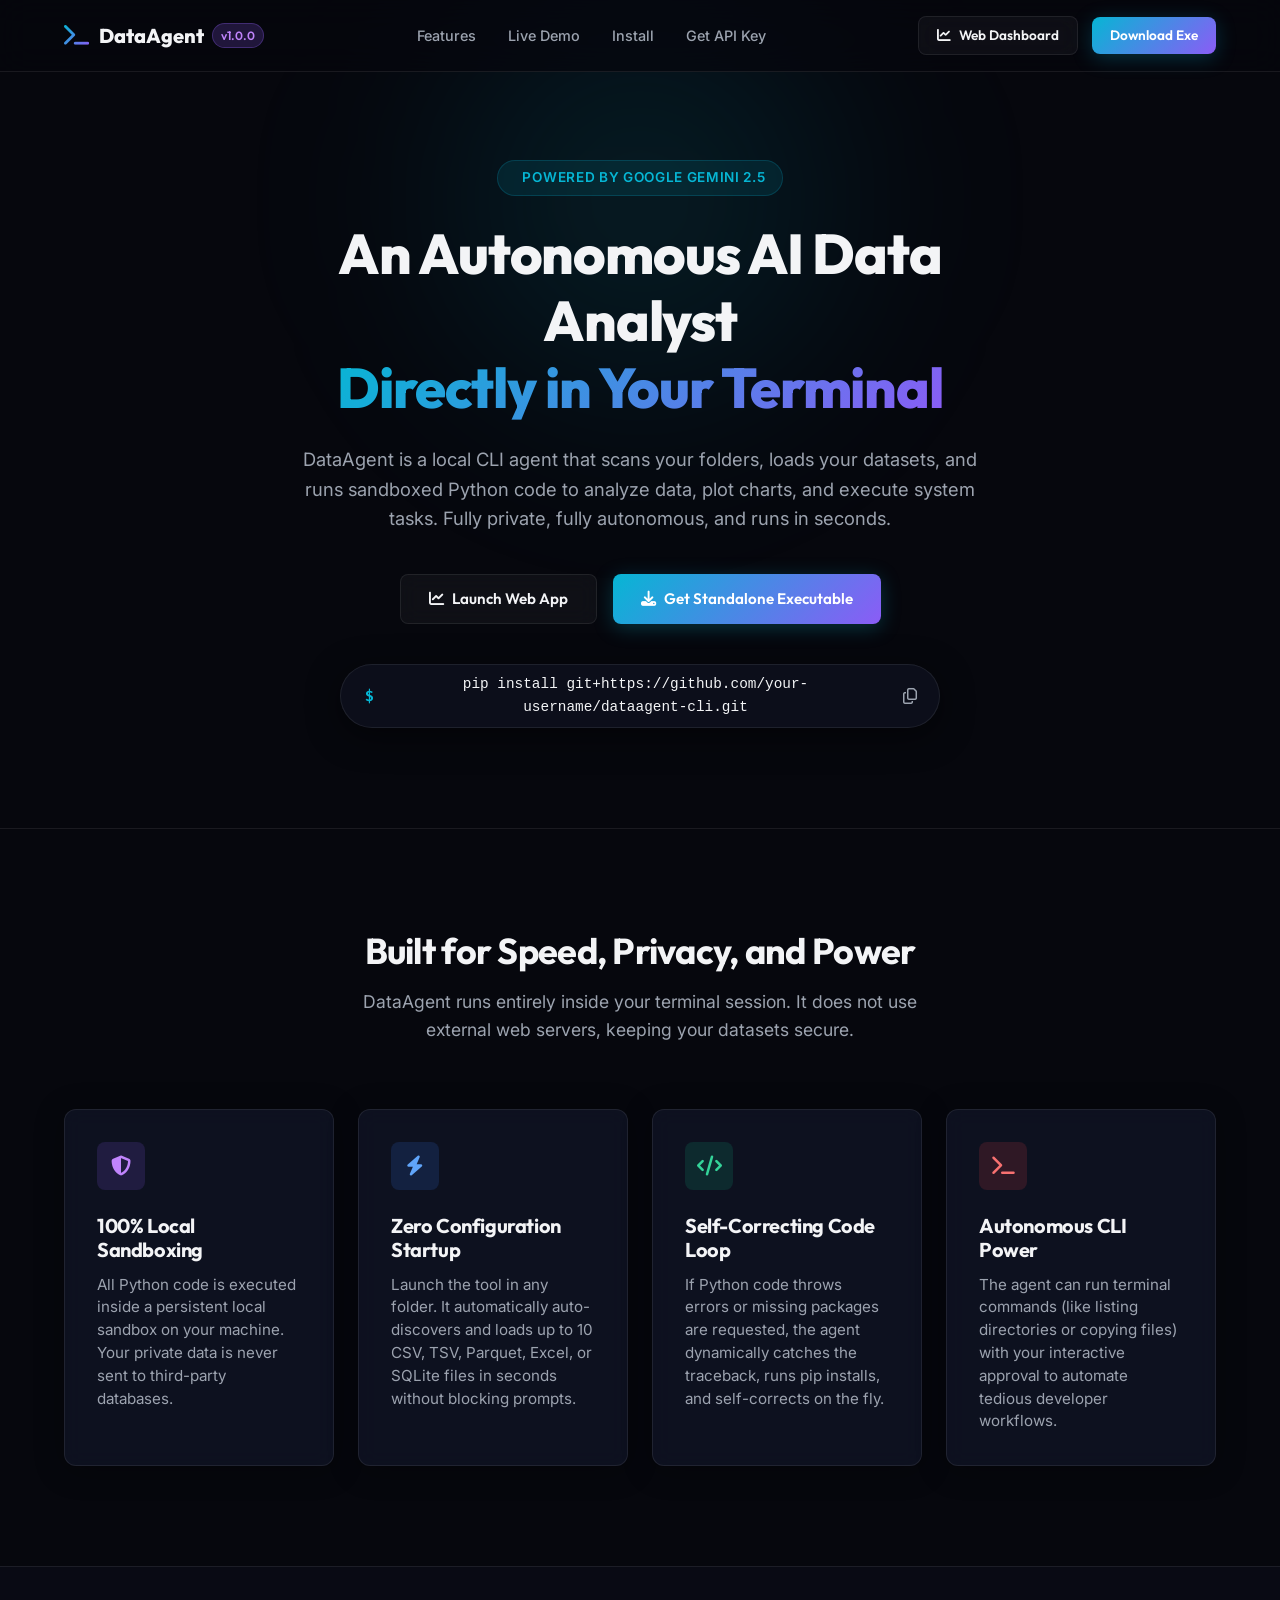
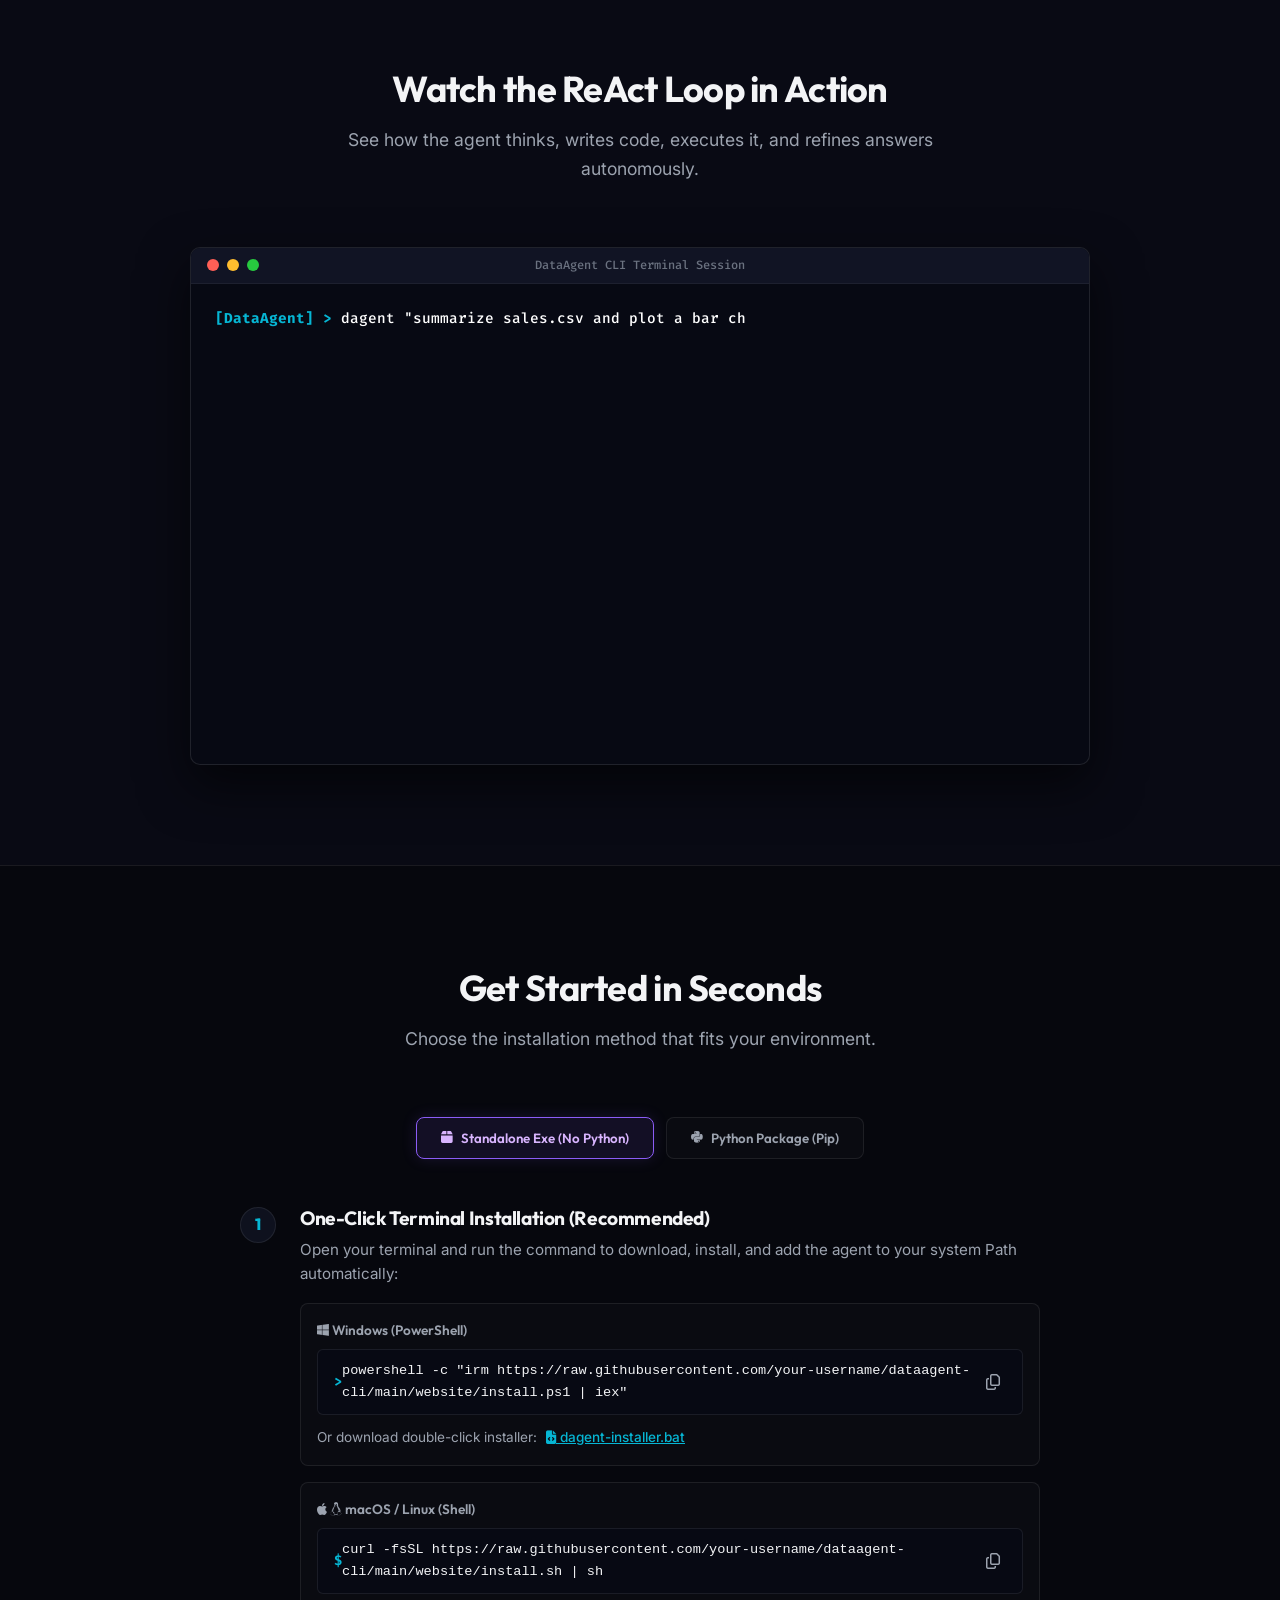
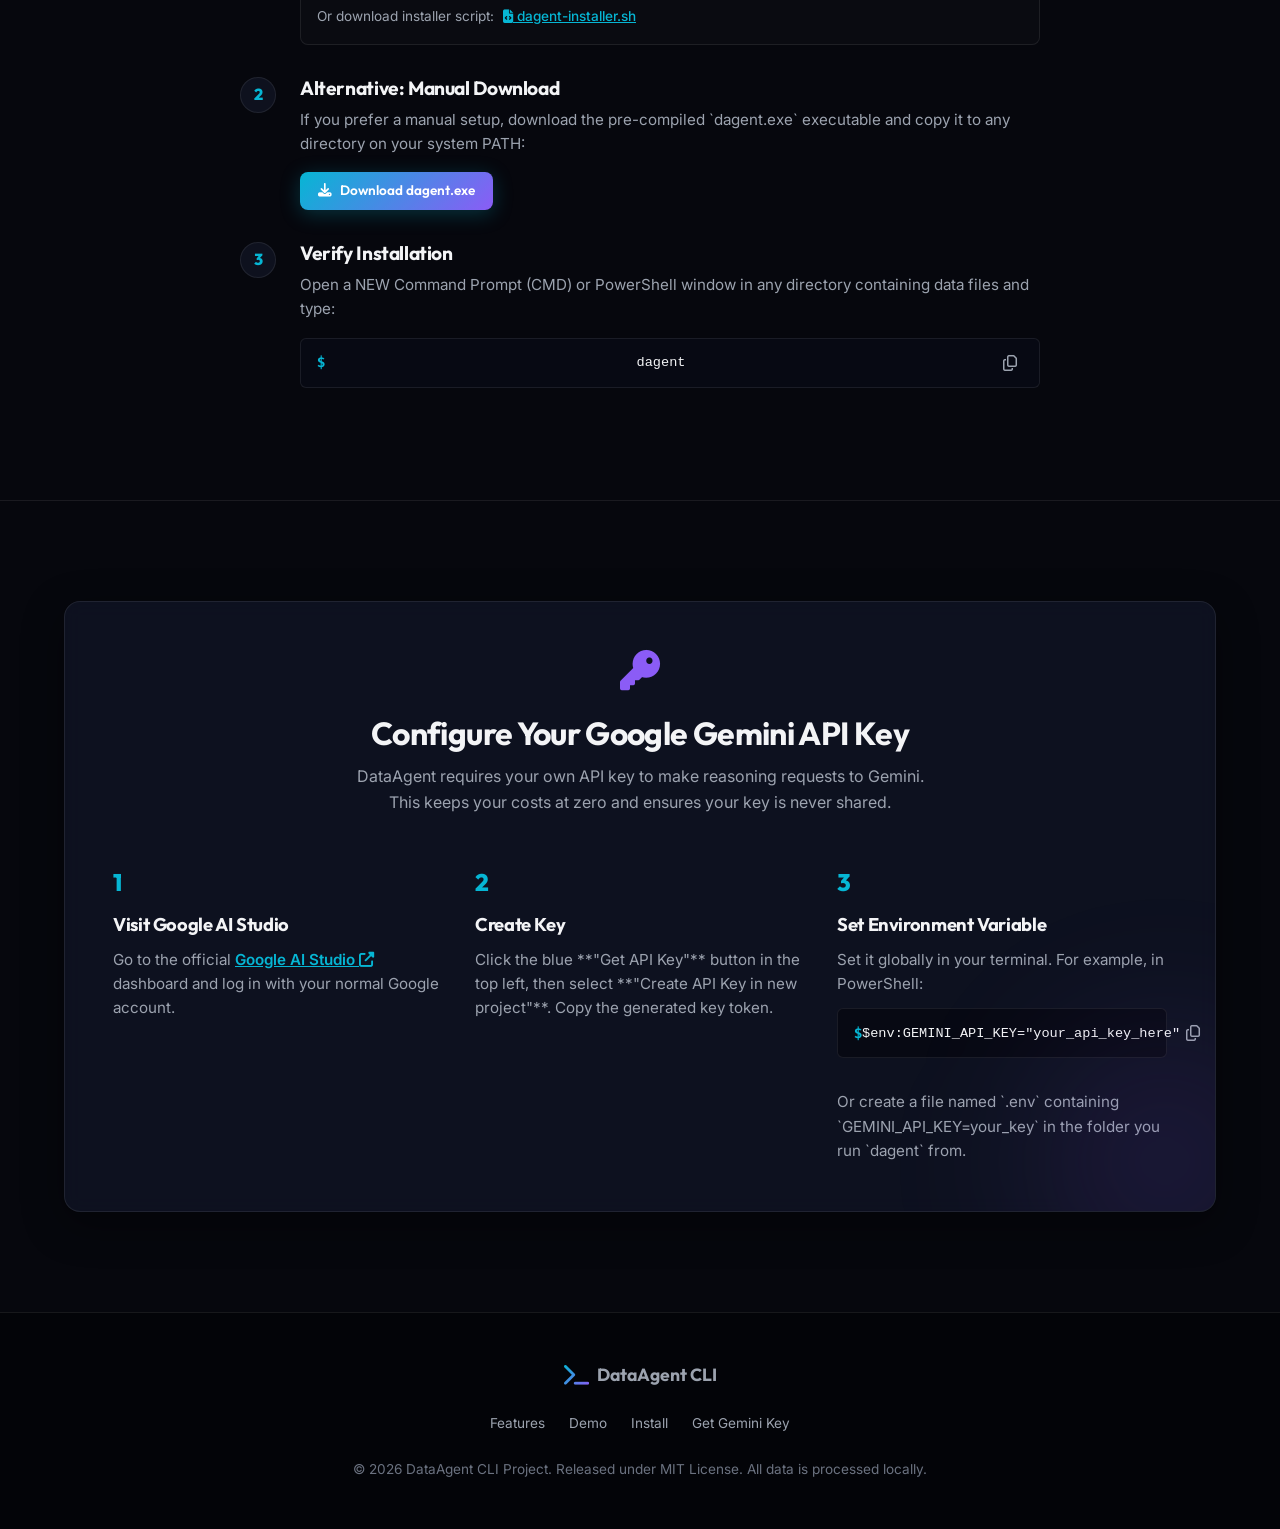
==== index.html @ 3534dd0a "feat: add landing page, downloadable installers, and endpoint re-routing" ====
<!DOCTYPE html>
<html lang="en">
<head>
    <meta charset="UTF-8">
    <meta name="viewport" content="width=device-width, initial-scale=1.0">
    <title>DataAgent CLI — AI Data Analyst in Your Terminal</title>
    <!-- Fonts -->
    <link rel="preconnect" href="https://fonts.googleapis.com">
    <link rel="preconnect" href="https://fonts.gstatic.com" crossorigin>
    <link href="https://fonts.googleapis.com/css2?family=Inter:wght@300;400;500;600;700&family=Outfit:wght@400;500;600;700;800&family=Fira+Code:wght@400;500&display=swap" rel="stylesheet">
    <!-- CSS -->
    <link rel="stylesheet" href="style.css">
    <!-- FontAwesome for Icons -->
    <link rel="stylesheet" href="https://cdnjs.cloudflare.com/ajax/libs/font-awesome/6.4.0/css/all.min.css">
</head>
<body>

    <!-- Header Navigation -->
    <header class="navbar">
        <div class="nav-container">
            <div class="logo">
                <i class="fa-solid fa-terminal logo-icon"></i>
                <span class="logo-text">DataAgent <span class="badge">v1.0.0</span></span>
            </div>
            <nav class="nav-links">
                <a href="#features">Features</a>
                <a href="#demo">Live Demo</a>
                <a href="#install">Install</a>
                <a href="#api-setup">Get API Key</a>
            </nav>
            <div class="nav-cta">
                <a href="/app" class="btn btn-secondary btn-sm" style="margin-right: 10px;"><i class="fa-solid fa-chart-line"></i> Web Dashboard</a>
                <a href="#install" class="btn btn-primary btn-sm">Download Exe</a>
            </div>
        </div>
    </header>

    <!-- Hero Section -->
    <section class="hero">
        <div class="hero-glow"></div>
        <div class="container hero-content">
            <div class="hero-badge-container">
                <span class="hero-badge"><i class="fa-solid fa-sparkles"></i> Powered by Google Gemini 2.5</span>
            </div>
            <h1 class="hero-title">An Autonomous AI Data Analyst <br><span class="gradient-text">Directly in Your Terminal</span></h1>
            <p class="hero-subtitle">
                DataAgent is a local CLI agent that scans your folders, loads your datasets, and runs sandboxed Python code to analyze data, plot charts, and execute system tasks. Fully private, fully autonomous, and runs in seconds.
            </p>
            
            <div class="hero-ctas">
                <a href="/app" class="btn btn-secondary"><i class="fa-solid fa-chart-line"></i> Launch Web App</a>
                <a href="#install" class="btn btn-primary"><i class="fa-solid fa-download"></i> Get Standalone Executable</a>
            </div>

            <!-- Command Copy Box -->
            <div class="code-box-hero">
                <span class="code-prefix">$</span>
                <code id="pip-cmd-hero">pip install git+https://github.com/your-username/dataagent-cli.git</code>
                <button class="copy-btn" onclick="copyText('pip-cmd-hero', this)" title="Copy to clipboard">
                    <i class="fa-regular fa-copy"></i>
                </button>
            </div>
        </div>
    </section>

    <!-- Features Section -->
    <section id="features" class="features-section">
        <div class="container">
            <div class="section-header">
                <h2 class="section-title">Built for Speed, Privacy, and Power</h2>
                <p class="section-subtitle">DataAgent runs entirely inside your terminal session. It does not use external web servers, keeping your datasets secure.</p>
            </div>

            <div class="features-grid">
                <!-- Feature 1 -->
                <div class="feature-card">
                    <div class="feature-icon-container bg-violet">
                        <i class="fa-solid fa-shield-halved"></i>
                    </div>
                    <h3>100% Local Sandboxing</h3>
                    <p>All Python code is executed inside a persistent local sandbox on your machine. Your private data is never sent to third-party databases.</p>
                </div>
                <!-- Feature 2 -->
                <div class="feature-card">
                    <div class="feature-icon-container bg-blue">
                        <i class="fa-solid fa-bolt"></i>
                    </div>
                    <h3>Zero Configuration Startup</h3>
                    <p>Launch the tool in any folder. It automatically auto-discovers and loads up to 10 CSV, TSV, Parquet, Excel, or SQLite files in seconds without blocking prompts.</p>
                </div>
                <!-- Feature 3 -->
                <div class="feature-card">
                    <div class="feature-icon-container bg-green">
                        <i class="fa-solid fa-code"></i>
                    </div>
                    <h3>Self-Correcting Code Loop</h3>
                    <p>If Python code throws errors or missing packages are requested, the agent dynamically catches the traceback, runs pip installs, and self-corrects on the fly.</p>
                </div>
                <!-- Feature 4 -->
                <div class="feature-card">
                    <div class="feature-icon-container bg-red">
                        <i class="fa-solid fa-terminal"></i>
                    </div>
                    <h3>Autonomous CLI Power</h3>
                    <p>The agent can run terminal commands (like listing directories or copying files) with your interactive approval to automate tedious developer workflows.</p>
                </div>
            </div>
        </div>
    </section>

    <!-- Terminal Live Simulation Section -->
    <section id="demo" class="demo-section">
        <div class="container">
            <div class="section-header">
                <h2 class="section-title">Watch the ReAct Loop in Action</h2>
                <p class="section-subtitle">See how the agent thinks, writes code, executes it, and refines answers autonomously.</p>
            </div>

            <!-- CSS Terminal Mockup -->
            <div class="terminal-mockup">
                <div class="terminal-header">
                    <div class="terminal-buttons">
                        <span class="btn-dot close"></span>
                        <span class="btn-dot minimize"></span>
                        <span class="btn-dot expand"></span>
                    </div>
                    <span class="terminal-title">DataAgent CLI Terminal Session</span>
                </div>
                <div class="terminal-body" id="terminal-content">
                    <!-- Typing demo will be dynamically injected here by script.js -->
                </div>
            </div>
        </div>
    </section>

    <!-- Installation Section -->
    <section id="install" class="install-section">
        <div class="container">
            <div class="section-header">
                <h2 class="section-title">Get Started in Seconds</h2>
                <p class="section-subtitle">Choose the installation method that fits your environment.</p>
            </div>

            <!-- Tab Buttons -->
            <div class="tabs-container">
                <button class="tab-btn active" onclick="switchTab(event, 'exe-tab')">
                    <i class="fa-solid fa-box"></i> Standalone Exe (No Python)
                </button>
                <button class="tab-btn" onclick="switchTab(event, 'pip-tab')">
                    <i class="fa-brands fa-python"></i> Python Package (Pip)
                </button>
            </div>

            <!-- Tab Contents -->
            <div class="tab-contents">
                <!-- EXE Tab -->
                <div id="exe-tab" class="tab-panel active">
                    <div class="step-list">
                        <div class="step-item">
                            <span class="step-num">1</span>
                            <div class="step-details">
                                <h4>One-Click Terminal Installation (Recommended)</h4>
                                <p>Open your terminal and run the command to download, install, and add the agent to your system Path automatically:</p>
                                
                                <div class="terminal-install-option">
                                    <span class="platform-label"><i class="fa-brands fa-windows"></i> Windows (PowerShell)</span>
                                    <div class="code-box">
                                        <span class="code-prefix">></span>
                                        <code id="powershell-install-web">powershell -c "irm https://raw.githubusercontent.com/your-username/dataagent-cli/main/website/install.ps1 | iex"</code>
                                        <button class="copy-btn" onclick="copyText('powershell-install-web', this)"><i class="fa-regular fa-copy"></i></button>
                                    </div>
                                    <div class="script-download-label" style="margin-top: 6px; font-size: 0.85rem;">
                                        <span style="color: #9ca3af;">Or download double-click installer:</span>
                                        <a href="/website/dagent-installer.bat" download style="color: #06b6d4; text-decoration: underline; margin-left: 5px; font-weight: 500;"><i class="fa-solid fa-file-code"></i> dagent-installer.bat</a>
                                    </div>
                                </div>

                                <div class="terminal-install-option">
                                    <span class="platform-label"><i class="fa-brands fa-apple"></i> <i class="fa-brands fa-linux"></i> macOS / Linux (Shell)</span>
                                    <div class="code-box">
                                        <span class="code-prefix">$</span>
                                        <code id="sh-install-web">curl -fsSL https://raw.githubusercontent.com/your-username/dataagent-cli/main/website/install.sh | sh</code>
                                        <button class="copy-btn" onclick="copyText('sh-install-web', this)"><i class="fa-regular fa-copy"></i></button>
                                    </div>
                                    <div class="script-download-label" style="margin-top: 6px; font-size: 0.85rem;">
                                        <span style="color: #9ca3af;">Or download installer script:</span>
                                        <a href="/website/dagent-installer.sh" download style="color: #06b6d4; text-decoration: underline; margin-left: 5px; font-weight: 500;"><i class="fa-solid fa-file-code"></i> dagent-installer.sh</a>
                                    </div>
                                </div>
                            </div>
                        </div>
                        <div class="step-item">
                            <span class="step-num">2</span>
                            <div class="step-details">
                                <h4>Alternative: Manual Download</h4>
                                <p>If you prefer a manual setup, download the pre-compiled `dagent.exe` executable and copy it to any directory on your system PATH:</p>
                                <a href="/download/dagent.exe" class="btn btn-primary btn-sm"><i class="fa-solid fa-download"></i> Download dagent.exe</a>
                            </div>
                        </div>
                        <div class="step-item">
                            <span class="step-num">3</span>
                            <div class="step-details">
                                <h4>Verify Installation</h4>
                                <p>Open a NEW Command Prompt (CMD) or PowerShell window in any directory containing data files and type:</p>
                                <div class="code-box">
                                    <span class="code-prefix">$</span>
                                    <code id="exe-run-cmd">dagent</code>
                                    <button class="copy-btn" onclick="copyText('exe-run-cmd', this)"><i class="fa-regular fa-copy"></i></button>
                                </div>
                            </div>
                        </div>
                    </div>
                </div>

                <!-- PIP Tab -->
                <div id="pip-tab" class="tab-panel">
                    <div class="step-list">
                        <div class="step-item">
                            <span class="step-num">1</span>
                            <div class="step-details">
                                <h4>Install Package via Git</h4>
                                <p>Ensure you have Python 3.9+ installed, then run the pip command to download and build the script globally:</p>
                                <div class="code-box">
                                    <span class="code-prefix">$</span>
                                    <code id="pip-install-cmd">pip install git+https://github.com/your-username/dataagent-cli.git</code>
                                    <button class="copy-btn" onclick="copyText('pip-install-cmd', this)"><i class="fa-regular fa-copy"></i></button>
                                </div>
                            </div>
                        </div>
                        <div class="step-item">
                            <span class="step-num">2</span>
                            <div class="step-details">
                                <h4>Run in Interactive Mode</h4>
                                <p>Open your command line in any directory containing files and run:</p>
                                <div class="code-box">
                                    <span class="code-prefix">$</span>
                                    <code id="pip-run-cmd">dagent</code>
                                    <button class="copy-btn" onclick="copyText('pip-run-cmd', this)"><i class="fa-regular fa-copy"></i></button>
                                </div>
                            </div>
                        </div>
                        <div class="step-item">
                            <span class="step-num">3</span>
                            <div class="step-details">
                                <h4>Execute Single Queries (Inline Mode)</h4>
                                <p>You can also execute questions directly from terminal parameters and exit:</p>
                                <div class="code-box">
                                    <span class="code-prefix">$</span>
                                    <code id="pip-query-cmd">dagent "Read sales.csv and output a summary of region vs revenue"</code>
                                    <button class="copy-btn" onclick="copyText('pip-query-cmd', this)"><i class="fa-regular fa-copy"></i></button>
                                </div>
                            </div>
                        </div>
                    </div>
                </div>
            </div>
        </div>
    </section>

    <!-- API Setup Section -->
    <section id="api-setup" class="api-section">
        <div class="container">
            <div class="api-card">
                <div class="api-glow"></div>
                <div class="api-header-box">
                    <i class="fa-solid fa-key api-key-icon"></i>
                    <h2>Configure Your Google Gemini API Key</h2>
                    <p>DataAgent requires your own API key to make reasoning requests to Gemini. This keeps your costs at zero and ensures your key is never shared.</p>
                </div>

                <div class="guide-steps-grid">
                    <!-- Step 1 -->
                    <div class="guide-step">
                        <div class="guide-number">1</div>
                        <h4>Visit Google AI Studio</h4>
                        <p>Go to the official <a href="https://aistudio.google.com/" target="_blank" rel="noopener">Google AI Studio <i class="fa-solid fa-up-right-from-square"></i></a> dashboard and log in with your normal Google account.</p>
                    </div>
                    <!-- Step 2 -->
                    <div class="guide-step">
                        <div class="guide-number">2</div>
                        <h4>Create Key</h4>
                        <p>Click the blue **"Get API Key"** button in the top left, then select **"Create API Key in new project"**. Copy the generated key token.</p>
                    </div>
                    <!-- Step 3 -->
                    <div class="guide-step">
                        <div class="guide-number">3</div>
                        <h4>Set Environment Variable</h4>
                        <p>Set it globally in your terminal. For example, in PowerShell:</p>
                        <div class="code-box">
                            <span class="code-prefix">$</span>
                            <code id="powershell-key-cmd">$env:GEMINI_API_KEY="your_api_key_here"</code>
                            <button class="copy-btn" onclick="copyText('powershell-key-cmd', this)"><i class="fa-regular fa-copy"></i></button>
                        </div>
                        <p class="subtext">Or create a file named `.env` containing `GEMINI_API_KEY=your_key` in the folder you run `dagent` from.</p>
                    </div>
                </div>
            </div>
        </div>
    </section>

    <!-- Footer -->
    <footer class="footer">
        <div class="container footer-content">
            <div class="footer-logo">
                <i class="fa-solid fa-terminal logo-icon"></i>
                <span>DataAgent CLI</span>
            </div>
            <div class="footer-links">
                <a href="#features">Features</a>
                <a href="#demo">Demo</a>
                <a href="#install">Install</a>
                <a href="https://aistudio.google.com/" target="_blank" rel="noopener">Get Gemini Key</a>
            </div>
            <p class="copyright">&copy; 2026 DataAgent CLI Project. Released under MIT License. All data is processed locally.</p>
        </div>
    </footer>

    <!-- JS -->
    <script src="script.js"></script>
</body>
</html>
---- style.css ----
/* ==========================================================================
   DataAgent CLI — Custom Stylesheet (Premium Dark Theme & Glassmorphism)
   ========================================================================== */

/* ── Reset & Variables ─────────────────────────────────────────────────── */
:root {
    --bg-base: #06070d;
    --bg-surface: #0e111e;
    --bg-card: rgba(18, 22, 41, 0.7);
    --border-color: rgba(255, 255, 255, 0.08);
    --border-hover: rgba(255, 255, 255, 0.15);

    --text-primary: #f3f4f6;
    --text-secondary: #9ca3af;
    --text-muted: #6b7280;

    --accent-primary: #8b5cf6; /* Violet */
    --accent-secondary: #06b6d4; /* Cyan */
    --accent-success: #10b981; /* Green */
    --accent-error: #ef4444; /* Red */

    --glow-violet: rgba(139, 92, 246, 0.15);
    --glow-cyan: rgba(6, 182, 212, 0.15);

    --font-heading: 'Outfit', sans-serif;
    --font-body: 'Inter', sans-serif;
    --font-code: 'Fira Code', monospace;

    --transition-smooth: all 0.3s cubic-bezier(0.4, 0, 0.2, 1);
}

* {
    box-sizing: border-box;
    margin: 0;
    padding: 0;
}

html {
    scroll-behavior: smooth;
}

body {
    background-color: var(--bg-base);
    color: var(--text-primary);
    font-family: var(--font-body);
    line-height: 1.6;
    overflow-x: hidden;
}

a {
    color: inherit;
    text-decoration: none;
}

/* ── Grid/Container ───────────────────────────────────────────────────── */
.container {
    width: 100%;
    max-width: 1200px;
    margin: 0 auto;
    padding: 0 24px;
}

/* ── Typography & Gradients ────────────────────────────────────────────── */
h1, h2, h3, h4 {
    font-family: var(--font-heading);
    font-weight: 700;
    letter-spacing: -0.02em;
    line-height: 1.2;
}

.gradient-text {
    background: linear-gradient(135deg, var(--accent-secondary) 0%, var(--accent-primary) 100%);
    -webkit-background-clip: text;
    -webkit-text-fill-color: transparent;
}

/* ── Buttons ───────────────────────────────────────────────────────────── */
.btn {
    display: inline-flex;
    align-items: center;
    justify-content: center;
    gap: 8px;
    font-family: var(--font-heading);
    font-weight: 600;
    padding: 12px 28px;
    border-radius: 8px;
    cursor: pointer;
    font-size: 0.95rem;
    transition: var(--transition-smooth);
}

.btn-sm {
    padding: 8px 18px;
    font-size: 0.85rem;
}

.btn-primary {
    background: linear-gradient(135deg, var(--accent-secondary) 0%, var(--accent-primary) 100%);
    color: #fff;
    box-shadow: 0 4px 20px rgba(6, 182, 212, 0.25);
    border: none;
}

.btn-primary:hover {
    transform: translateY(-2px);
    box-shadow: 0 6px 24px rgba(6, 182, 212, 0.4);
}

.btn-secondary {
    background: rgba(255, 255, 255, 0.04);
    color: var(--text-primary);
    border: 1px solid var(--border-color);
    backdrop-filter: blur(10px);
}

.btn-secondary:hover {
    background: rgba(255, 255, 255, 0.08);
    border-color: var(--border-hover);
    transform: translateY(-2px);
}

/* ── Navbar ────────────────────────────────────────────────────────────── */
.navbar {
    position: fixed;
    top: 0;
    left: 0;
    right: 0;
    height: 72px;
    background: rgba(6, 7, 13, 0.7);
    backdrop-filter: blur(16px);
    border-bottom: 1px solid var(--border-color);
    z-index: 1000;
}

.nav-container {
    max-width: 1200px;
    margin: 0 auto;
    height: 100%;
    display: flex;
    align-items: center;
    justify-content: space-between;
    padding: 0 24px;
}

.logo {
    display: flex;
    align-items: center;
    gap: 10px;
}

.logo-icon {
    font-size: 1.4rem;
    background: linear-gradient(135deg, var(--accent-secondary) 0%, var(--accent-primary) 100%);
    -webkit-background-clip: text;
    -webkit-text-fill-color: transparent;
}

.logo-text {
    font-family: var(--font-heading);
    font-weight: 800;
    font-size: 1.25rem;
    display: flex;
    align-items: center;
    gap: 8px;
}

.badge {
    font-size: 0.75rem;
    font-weight: 600;
    padding: 2px 8px;
    border-radius: 99px;
    background: rgba(139, 92, 246, 0.2);
    border: 1px solid rgba(139, 92, 246, 0.3);
    color: #c084fc;
}

.nav-links {
    display: flex;
    gap: 32px;
}

.nav-links a {
    font-size: 0.9rem;
    color: var(--text-secondary);
    font-weight: 500;
    transition: var(--transition-smooth);
}

.nav-links a:hover {
    color: var(--text-primary);
}

/* ── Hero Section ──────────────────────────────────────────────────────── */
.hero {
    position: relative;
    padding: 160px 0 100px 0;
    display: flex;
    flex-direction: column;
    align-items: center;
    text-align: center;
}

.hero-glow {
    position: absolute;
    top: -100px;
    width: 600px;
    height: 600px;
    background: radial-gradient(circle, var(--glow-cyan) 0%, transparent 70%);
    filter: blur(80px);
    pointer-events: none;
    z-index: -1;
}

.hero-badge-container {
    margin-bottom: 24px;
}

.hero-badge {
    display: inline-flex;
    align-items: center;
    gap: 8px;
    font-size: 0.85rem;
    font-weight: 600;
    background: rgba(6, 182, 212, 0.1);
    border: 1px solid rgba(6, 182, 212, 0.2);
    color: var(--accent-secondary);
    padding: 6px 16px;
    border-radius: 99px;
    text-transform: uppercase;
    letter-spacing: 0.05em;
}

.hero-title {
    font-size: 3.5rem;
    font-weight: 800;
    max-width: 800px;
    margin: 0 auto 24px auto;
}

.hero-subtitle {
    font-size: 1.15rem;
    color: var(--text-secondary);
    max-width: 680px;
    margin: 0 auto 40px auto;
}

.hero-ctas {
    display: flex;
    justify-content: center;
    gap: 16px;
    margin-bottom: 40px;
}

/* ── Code Box ──────────────────────────────────────────────────────────── */
.code-box-hero {
    display: flex;
    align-items: center;
    gap: 12px;
    background: rgba(14, 17, 30, 0.8);
    border: 1px solid var(--border-color);
    border-radius: 99px;
    padding: 8px 16px 8px 24px;
    font-family: var(--font-code);
    font-size: 0.9rem;
    max-width: 600px;
    margin: 0 auto;
    box-shadow: 0 8px 32px rgba(0, 0, 0, 0.5);
    backdrop-filter: blur(10px);
}

.code-prefix {
    color: var(--accent-secondary);
    user-select: none;
    font-weight: bold;
}

.code-box-hero code {
    color: var(--text-primary);
}

.copy-btn {
    background: none;
    border: none;
    color: var(--text-secondary);
    cursor: pointer;
    font-size: 1rem;
    padding: 6px;
    border-radius: 6px;
    transition: var(--transition-smooth);
    display: flex;
    align-items: center;
    justify-content: center;
}

.copy-btn:hover {
    background: rgba(255, 255, 255, 0.06);
    color: var(--text-primary);
}

.copy-btn.copied {
    color: var(--accent-success);
}

/* ── Features Section ──────────────────────────────────────────────────── */
.features-section {
    padding: 100px 0;
    border-top: 1px solid var(--border-color);
}

.section-header {
    text-align: center;
    margin-bottom: 64px;
}

.section-title {
    font-size: 2.25rem;
    margin-bottom: 16px;
}

.section-subtitle {
    color: var(--text-secondary);
    font-size: 1.1rem;
    max-width: 600px;
    margin: 0 auto;
}

.features-grid {
    display: grid;
    grid-template-columns: repeat(auto-fit, minmax(250px, 1fr));
    gap: 24px;
}

.feature-card {
    background: var(--bg-card);
    border: 1px solid var(--border-color);
    border-radius: 12px;
    padding: 32px;
    box-shadow: 0 4px 30px rgba(0, 0, 0, 0.3);
    backdrop-filter: blur(10px);
    transition: var(--transition-smooth);
}

.feature-card:hover {
    border-color: var(--border-hover);
    transform: translateY(-4px);
    box-shadow: 0 8px 36px rgba(139, 92, 246, 0.1);
}

.feature-icon-container {
    width: 48px;
    height: 48px;
    border-radius: 8px;
    display: flex;
    align-items: center;
    justify-content: center;
    font-size: 1.25rem;
    margin-bottom: 24px;
}

.bg-violet { background: rgba(139, 92, 246, 0.15); color: #c084fc; }
.bg-blue { background: rgba(59, 130, 246, 0.15); color: #60a5fa; }
.bg-green { background: rgba(16, 185, 129, 0.15); color: #34d399; }
.bg-red { background: rgba(239, 68, 68, 0.15); color: #f87171; }

.feature-card h3 {
    font-size: 1.25rem;
    margin-bottom: 12px;
}

.feature-card p {
    color: var(--text-secondary);
    font-size: 0.95rem;
    line-height: 1.5;
}

/* ── Live Demo / Terminal Section ──────────────────────────────────────── */
.demo-section {
    padding: 100px 0;
    background: rgba(14, 17, 30, 0.4);
    border-top: 1px solid var(--border-color);
}

.terminal-mockup {
    max-width: 900px;
    margin: 0 auto;
    background: #070913;
    border: 1px solid rgba(255, 255, 255, 0.1);
    border-radius: 10px;
    overflow: hidden;
    box-shadow: 0 20px 50px rgba(0, 0, 0, 0.6);
}

.terminal-header {
    height: 36px;
    background: #111424;
    display: flex;
    align-items: center;
    padding: 0 16px;
    position: relative;
    border-bottom: 1px solid rgba(255, 255, 255, 0.05);
}

.terminal-buttons {
    display: flex;
    gap: 8px;
}

.btn-dot {
    width: 12px;
    height: 12px;
    border-radius: 50%;
}

.close { background-color: #ff5f56; }
.minimize { background-color: #ffbd2e; }
.expand { background-color: #27c93f; }

.terminal-title {
    position: absolute;
    width: 100%;
    text-align: center;
    left: 0;
    font-size: 0.75rem;
    font-weight: 500;
    color: var(--text-muted);
    font-family: var(--font-code);
}

.terminal-body {
    padding: 24px;
    height: 480px;
    overflow-y: auto;
    font-family: var(--font-code);
    font-size: 0.9rem;
    color: #e5e7eb;
    line-height: 1.5;
}

/* Terminal Log Elements */
.term-line {
    margin-bottom: 12px;
}

.term-prompt {
    color: var(--accent-secondary);
    font-weight: bold;
}

.term-cmd {
    color: #fff;
    font-weight: 500;
}

.term-panel-think {
    border-left: 3px solid #ffbd2e;
    background: rgba(255, 189, 46, 0.05);
    padding: 12px 16px;
    margin: 12px 0;
    border-radius: 0 8px 8px 0;
}

.term-panel-exec {
    border-left: 3px solid var(--accent-secondary);
    background: rgba(6, 182, 212, 0.05);
    padding: 12px 16px;
    margin: 12px 0;
    border-radius: 0 8px 8px 0;
}

.term-panel-ans {
    border-left: 3px solid var(--accent-success);
    background: rgba(16, 185, 129, 0.05);
    padding: 12px 16px;
    margin: 12px 0;
    border-radius: 0 8px 8px 0;
}

.term-dataframe {
    display: block;
    padding: 12px;
    background: #0c0e1a;
    border: 1px solid var(--border-color);
    border-radius: 6px;
    margin: 12px 0;
    font-size: 0.8rem;
    overflow-x: auto;
}

/* ── Installation Section ──────────────────────────────────────────────── */
.install-section {
    padding: 100px 0;
    border-top: 1px solid var(--border-color);
}

.tabs-container {
    display: flex;
    justify-content: center;
    gap: 12px;
    margin-bottom: 48px;
}

.tab-btn {
    background: rgba(255, 255, 255, 0.02);
    border: 1px solid var(--border-color);
    padding: 12px 24px;
    font-family: var(--font-heading);
    font-weight: 600;
    color: var(--text-secondary);
    border-radius: 8px;
    cursor: pointer;
    transition: var(--transition-smooth);
    display: flex;
    align-items: center;
    gap: 8px;
}

.tab-btn:hover {
    border-color: var(--border-hover);
    color: var(--text-primary);
}

.tab-btn.active {
    background: rgba(139, 92, 246, 0.1);
    border-color: var(--accent-primary);
    color: #d8b4fe;
    box-shadow: 0 0 15px rgba(139, 92, 246, 0.15);
}

.tab-panel {
    display: none;
    max-width: 800px;
    margin: 0 auto;
}

.tab-panel.active {
    display: block;
    animation: fadeIn 0.4s ease-out;
}

.step-list {
    display: flex;
    flex-direction: column;
    gap: 32px;
}

.step-item {
    display: flex;
    gap: 24px;
}

.step-num {
    width: 36px;
    height: 36px;
    border-radius: 50%;
    background: var(--bg-surface);
    border: 1px solid var(--border-color);
    color: var(--accent-secondary);
    display: flex;
    align-items: center;
    justify-content: center;
    font-family: var(--font-heading);
    font-weight: 800;
    flex-shrink: 0;
}

.step-details h4 {
    font-size: 1.2rem;
    margin-bottom: 8px;
}

.step-details p {
    color: var(--text-secondary);
    font-size: 0.95rem;
    margin-bottom: 16px;
}

.code-box {
    display: flex;
    align-items: center;
    justify-content: space-between;
    background: #070913;
    border: 1px solid var(--border-color);
    border-radius: 6px;
    padding: 10px 16px;
    font-family: var(--font-code);
    font-size: 0.85rem;
    margin-bottom: 12px;
}

.btn-download-mock {
    margin-top: 8px;
}

.terminal-install-option {
    margin-top: 16px;
    background: rgba(255, 255, 255, 0.02);
    border: 1px solid var(--border-color);
    border-radius: 8px;
    padding: 16px;
}

.platform-label {
    display: block;
    font-size: 0.85rem;
    font-weight: 600;
    color: var(--text-secondary);
    margin-bottom: 8px;
    font-family: var(--font-heading);
}

/* ── API Key Setup Guide ──────────────────────────────────────────────── */
.api-section {
    padding: 100px 0;
    border-top: 1px solid var(--border-color);
}

.api-card {
    position: relative;
    background: var(--bg-card);
    border: 1px solid var(--border-color);
    border-radius: 16px;
    padding: 48px;
    overflow: hidden;
    box-shadow: 0 12px 40px rgba(0, 0, 0, 0.4);
    backdrop-filter: blur(10px);
}

.api-glow {
    position: absolute;
    bottom: -150px;
    right: -150px;
    width: 400px;
    height: 400px;
    background: radial-gradient(circle, var(--glow-violet) 0%, transparent 70%);
    filter: blur(60px);
    pointer-events: none;
}

.api-header-box {
    text-align: center;
    max-width: 600px;
    margin: 0 auto 48px auto;
}

.api-key-icon {
    font-size: 2.5rem;
    color: var(--accent-primary);
    margin-bottom: 24px;
}

.api-header-box h2 {
    font-size: 2rem;
    margin-bottom: 12px;
}

.api-header-box p {
    color: var(--text-secondary);
}

.guide-steps-grid {
    display: grid;
    grid-template-columns: repeat(auto-fit, minmax(280px, 1fr));
    gap: 32px;
}

.guide-step {
    display: flex;
    flex-direction: column;
    gap: 12px;
}

.guide-number {
    font-family: var(--font-heading);
    font-weight: 800;
    font-size: 1.5rem;
    color: var(--accent-secondary);
}

.guide-step h4 {
    font-size: 1.15rem;
}

.guide-step p {
    color: var(--text-secondary);
    font-size: 0.95rem;
}

.guide-step a {
    color: var(--accent-secondary);
    text-decoration: underline;
    font-weight: 600;
}

.subtext {
    font-size: 0.8rem;
    color: var(--text-muted);
    margin-top: 8px;
}

/* ── Footer ────────────────────────────────────────────────────────────── */
.footer {
    padding: 48px 0;
    border-top: 1px solid var(--border-color);
    background: #030408;
    color: var(--text-muted);
    font-size: 0.85rem;
}

.footer-content {
    display: flex;
    flex-direction: column;
    align-items: center;
    gap: 24px;
    text-align: center;
}

.footer-logo {
    display: flex;
    align-items: center;
    gap: 8px;
    font-family: var(--font-heading);
    font-weight: 700;
    font-size: 1.1rem;
    color: var(--text-secondary);
}

.footer-links {
    display: flex;
    gap: 24px;
}

.footer-links a {
    color: var(--text-secondary);
    transition: var(--transition-smooth);
}

.footer-links a:hover {
    color: var(--text-primary);
}

/* ── Animations ────────────────────────────────────────────────────────── */
@keyframes fadeIn {
    from { opacity: 0; transform: translateY(8px); }
    to { opacity: 1; transform: translateY(0); }
}

/* ── Responsive breakpoints ────────────────────────────────────────────── */
@media (max-width: 768px) {
    .hero-title {
        font-size: 2.5rem;
    }

    .hero-subtitle {
        font-size: 1rem;
    }

    .navbar {
        padding: 0 16px;
    }

    .nav-links, .nav-cta {
        display: none;
    }

    .terminal-body {
        height: 380px;
    }

    .step-item {
        flex-direction: column;
        gap: 12px;
    }
}
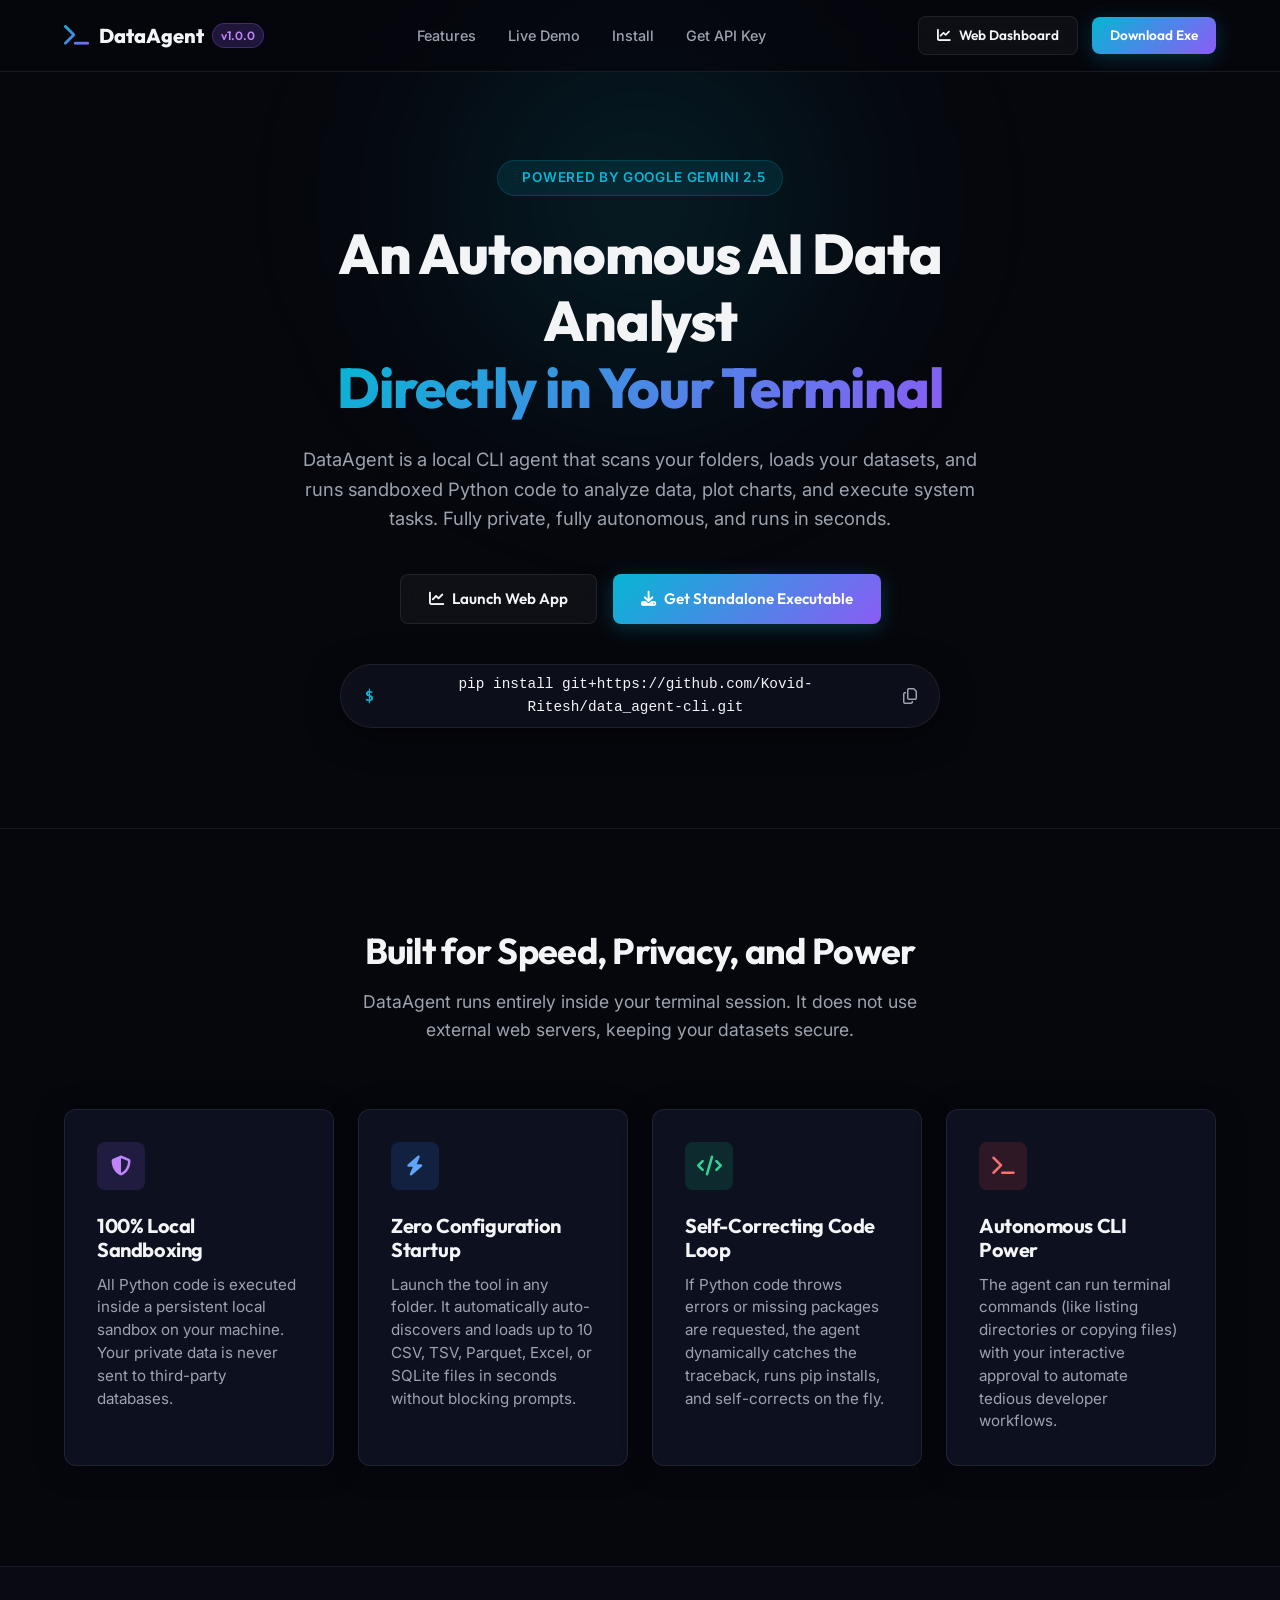
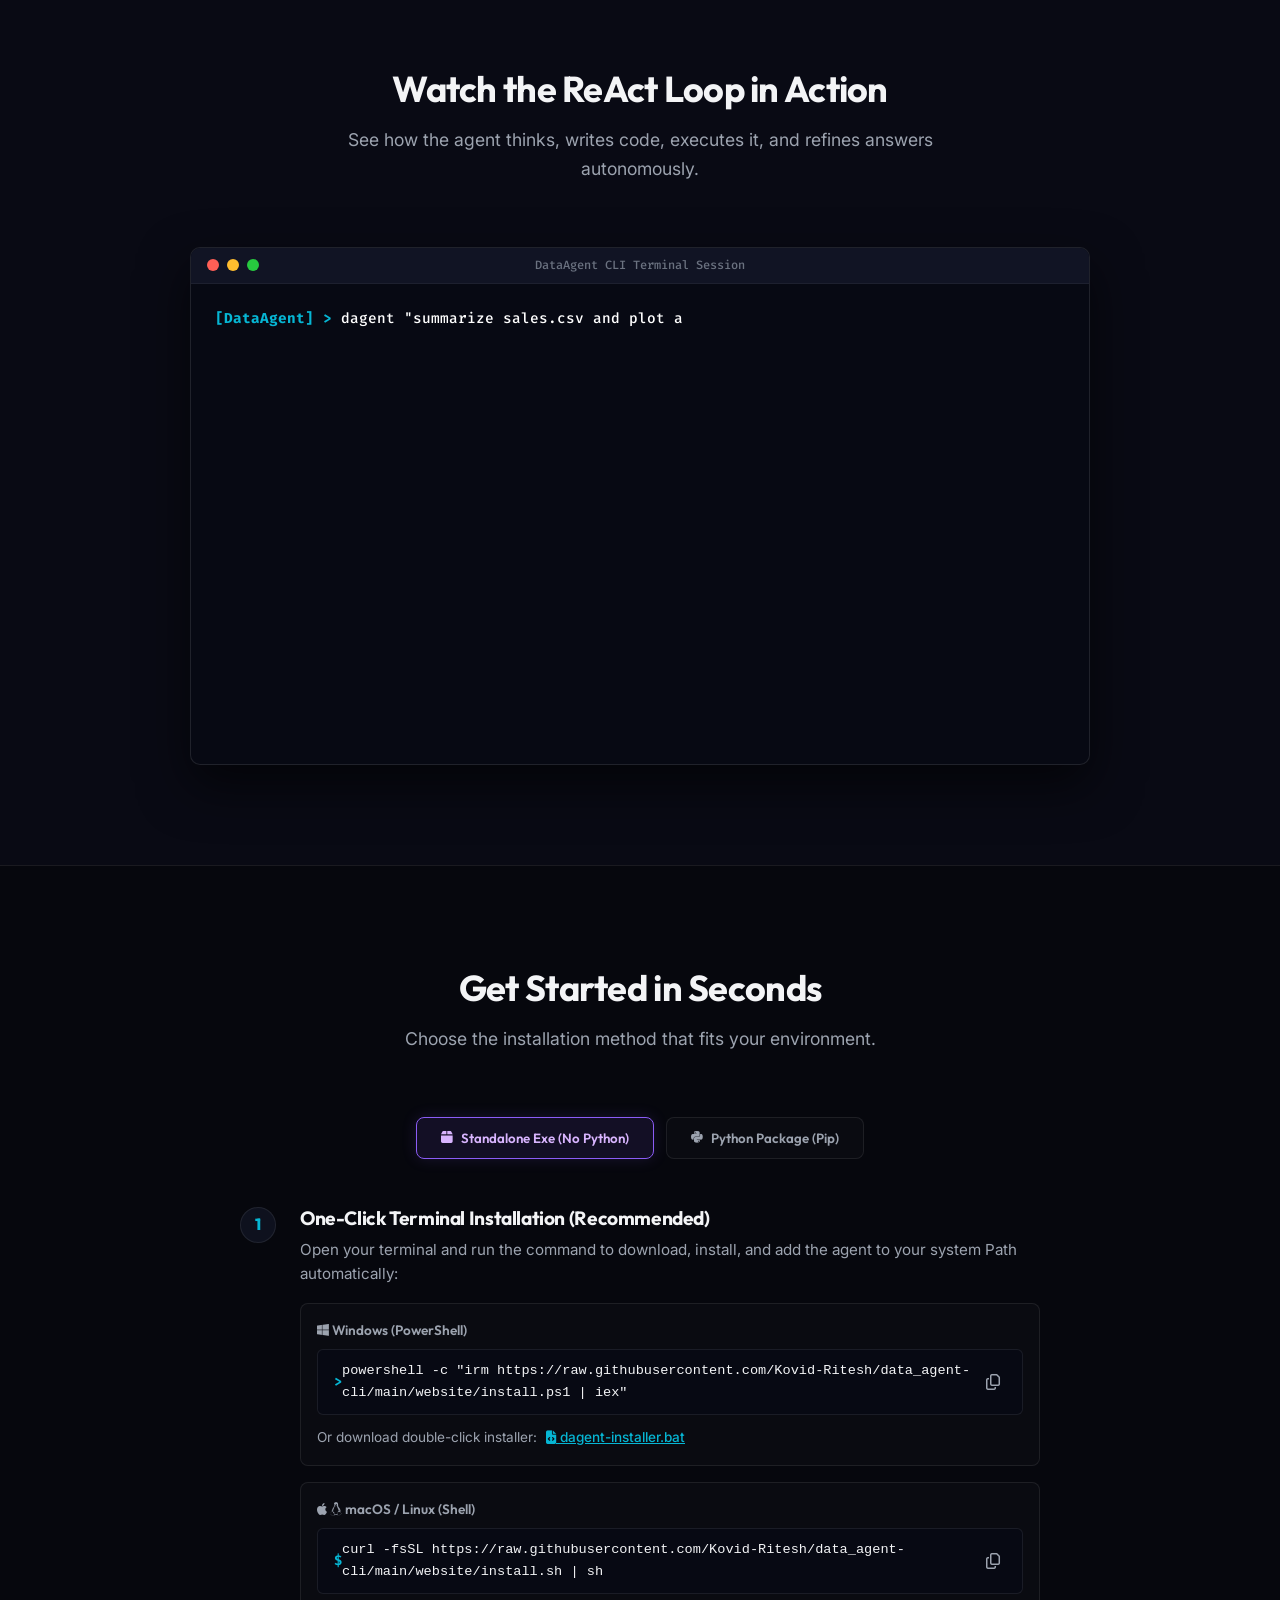
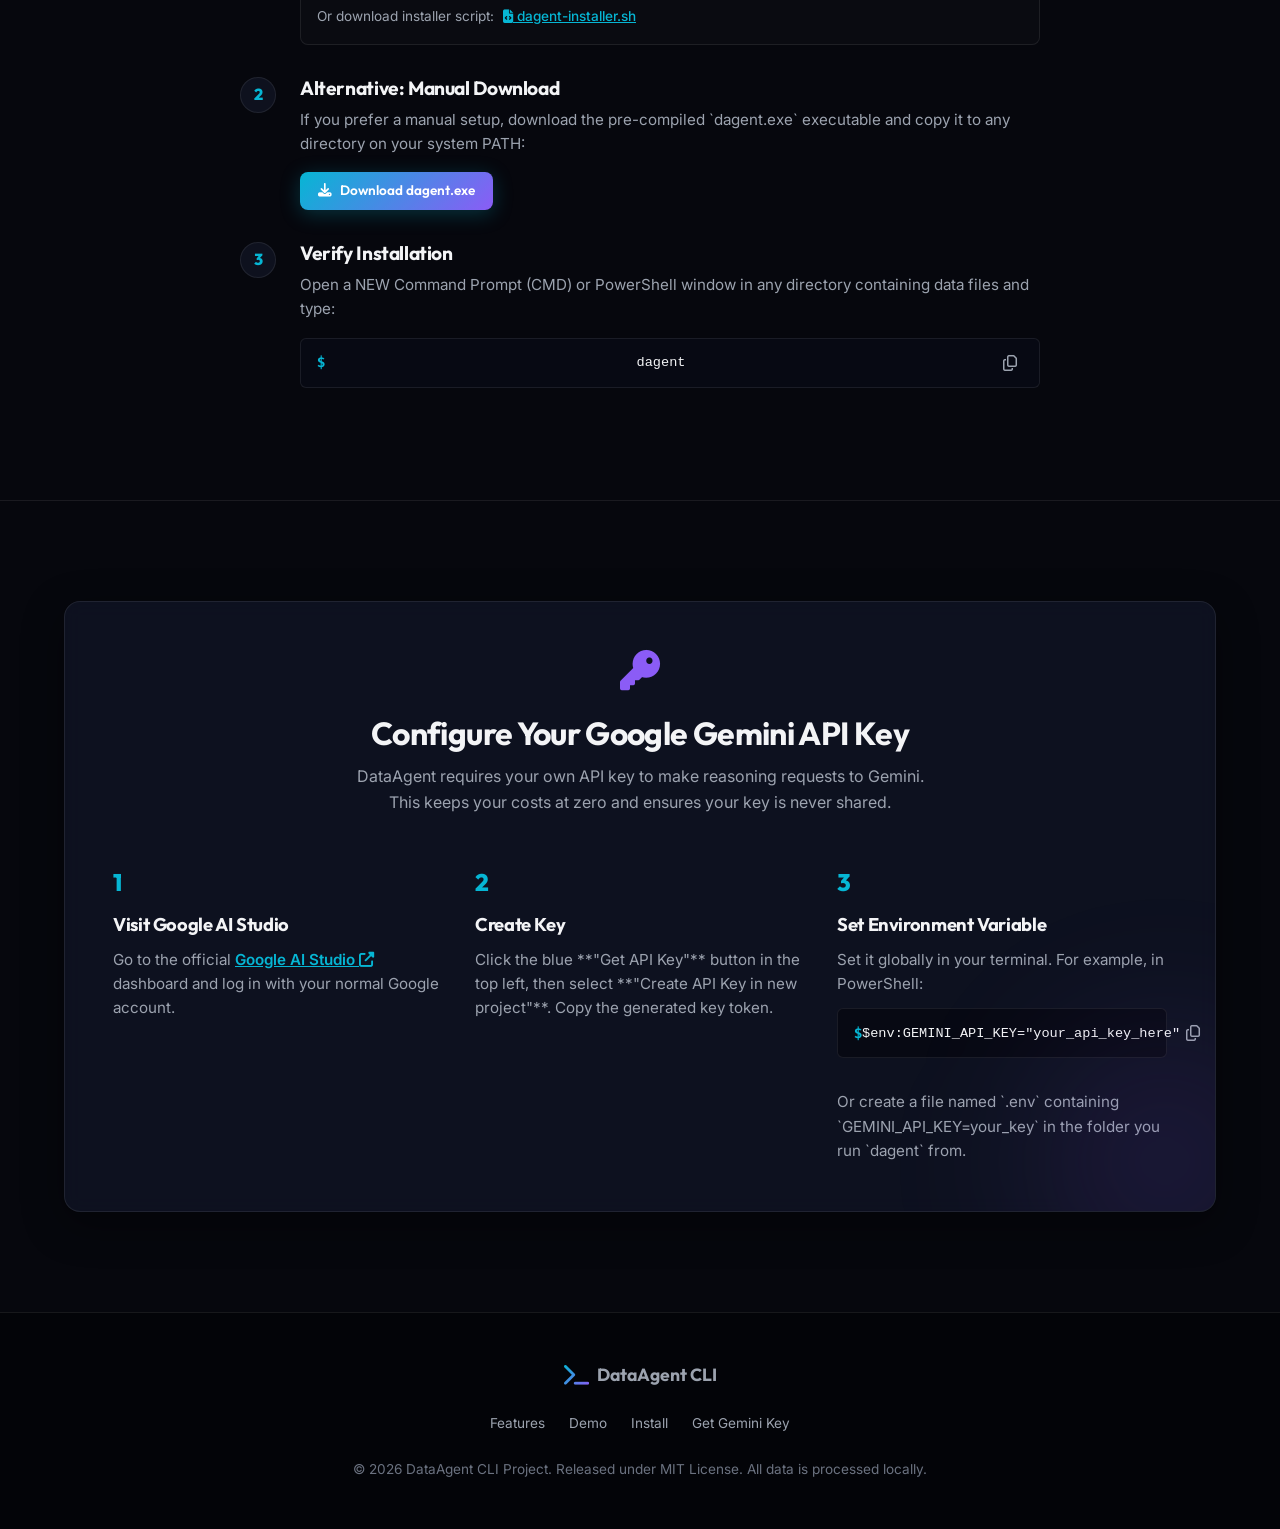
==== commit abd350d7: "chore: update placeholder URLs to real repository" ====
--- a/index.html
+++ b/index.html
@@ -52,10 +52,9 @@
                 <a href="#install" class="btn btn-primary"><i class="fa-solid fa-download"></i> Get Standalone Executable</a>
             </div>
 
-            <!-- Command Copy Box -->
             <div class="code-box-hero">
                 <span class="code-prefix">$</span>
-                <code id="pip-cmd-hero">pip install git+https://github.com/your-username/dataagent-cli.git</code>
+                <code id="pip-cmd-hero">pip install git+https://github.com/Kovid-Ritesh/data_agent-cli.git</code>
                 <button class="copy-btn" onclick="copyText('pip-cmd-hero', this)" title="Copy to clipboard">
                     <i class="fa-regular fa-copy"></i>
                 </button>
@@ -166,12 +165,12 @@
                                     <span class="platform-label"><i class="fa-brands fa-windows"></i> Windows (PowerShell)</span>
                                     <div class="code-box">
                                         <span class="code-prefix">></span>
-                                        <code id="powershell-install-web">powershell -c "irm https://raw.githubusercontent.com/your-username/dataagent-cli/main/website/install.ps1 | iex"</code>
+                                        <code id="powershell-install-web">powershell -c "irm https://raw.githubusercontent.com/Kovid-Ritesh/data_agent-cli/main/website/install.ps1 | iex"</code>
                                         <button class="copy-btn" onclick="copyText('powershell-install-web', this)"><i class="fa-regular fa-copy"></i></button>
                                     </div>
                                     <div class="script-download-label" style="margin-top: 6px; font-size: 0.85rem;">
                                         <span style="color: #9ca3af;">Or download double-click installer:</span>
-                                        <a href="/website/dagent-installer.bat" download style="color: #06b6d4; text-decoration: underline; margin-left: 5px; font-weight: 500;"><i class="fa-solid fa-file-code"></i> dagent-installer.bat</a>
+                                        <a href="/dagent-installer.bat" download style="color: #06b6d4; text-decoration: underline; margin-left: 5px; font-weight: 500;"><i class="fa-solid fa-file-code"></i> dagent-installer.bat</a>
                                     </div>
                                 </div>
 
@@ -179,12 +178,12 @@
                                     <span class="platform-label"><i class="fa-brands fa-apple"></i> <i class="fa-brands fa-linux"></i> macOS / Linux (Shell)</span>
                                     <div class="code-box">
                                         <span class="code-prefix">$</span>
-                                        <code id="sh-install-web">curl -fsSL https://raw.githubusercontent.com/your-username/dataagent-cli/main/website/install.sh | sh</code>
+                                        <code id="sh-install-web">curl -fsSL https://raw.githubusercontent.com/Kovid-Ritesh/data_agent-cli/main/website/install.sh | sh</code>
                                         <button class="copy-btn" onclick="copyText('sh-install-web', this)"><i class="fa-regular fa-copy"></i></button>
                                     </div>
                                     <div class="script-download-label" style="margin-top: 6px; font-size: 0.85rem;">
                                         <span style="color: #9ca3af;">Or download installer script:</span>
-                                        <a href="/website/dagent-installer.sh" download style="color: #06b6d4; text-decoration: underline; margin-left: 5px; font-weight: 500;"><i class="fa-solid fa-file-code"></i> dagent-installer.sh</a>
+                                        <a href="/dagent-installer.sh" download style="color: #06b6d4; text-decoration: underline; margin-left: 5px; font-weight: 500;"><i class="fa-solid fa-file-code"></i> dagent-installer.sh</a>
                                     </div>
                                 </div>
                             </div>
@@ -222,7 +221,7 @@
                                 <p>Ensure you have Python 3.9+ installed, then run the pip command to download and build the script globally:</p>
                                 <div class="code-box">
                                     <span class="code-prefix">$</span>
-                                    <code id="pip-install-cmd">pip install git+https://github.com/your-username/dataagent-cli.git</code>
+                                    <code id="pip-install-cmd">pip install git+https://github.com/Kovid-Ritesh/data_agent-cli.git</code>
                                     <button class="copy-btn" onclick="copyText('pip-install-cmd', this)"><i class="fa-regular fa-copy"></i></button>
                                 </div>
                             </div>
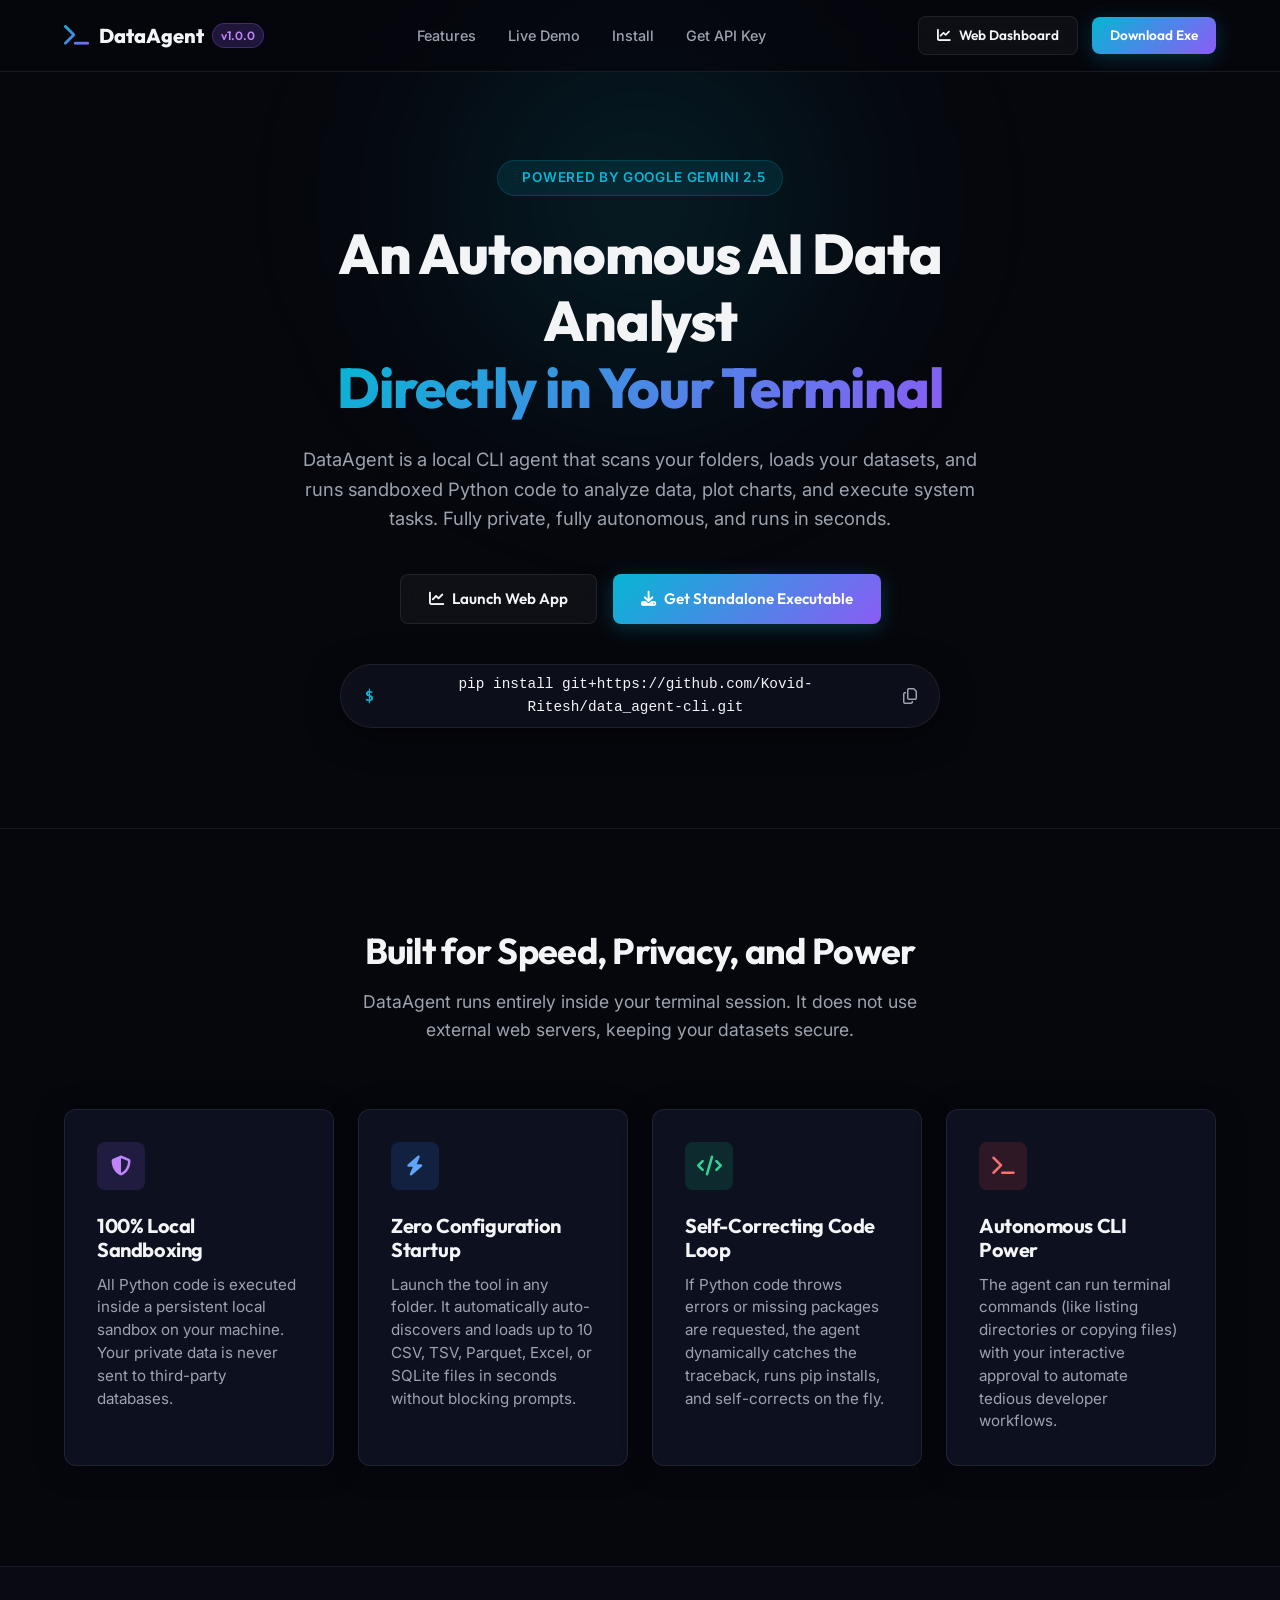
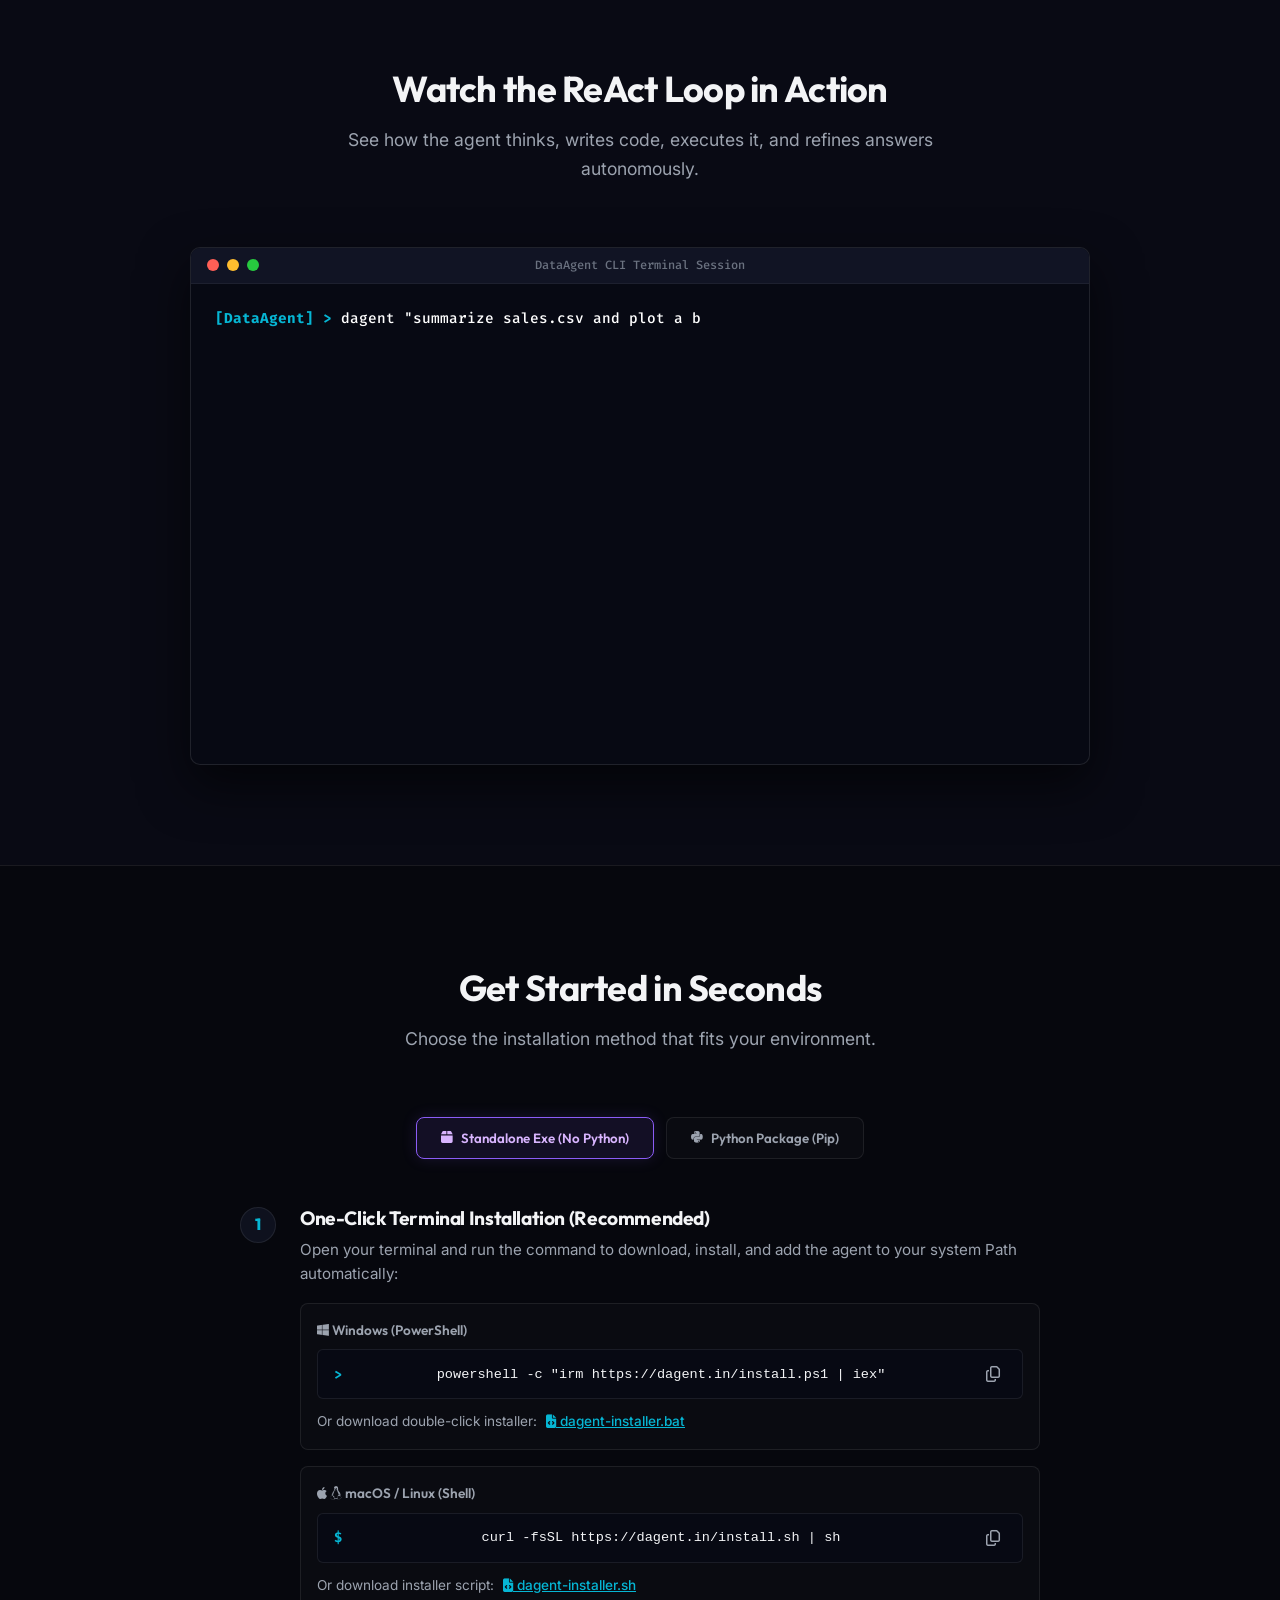
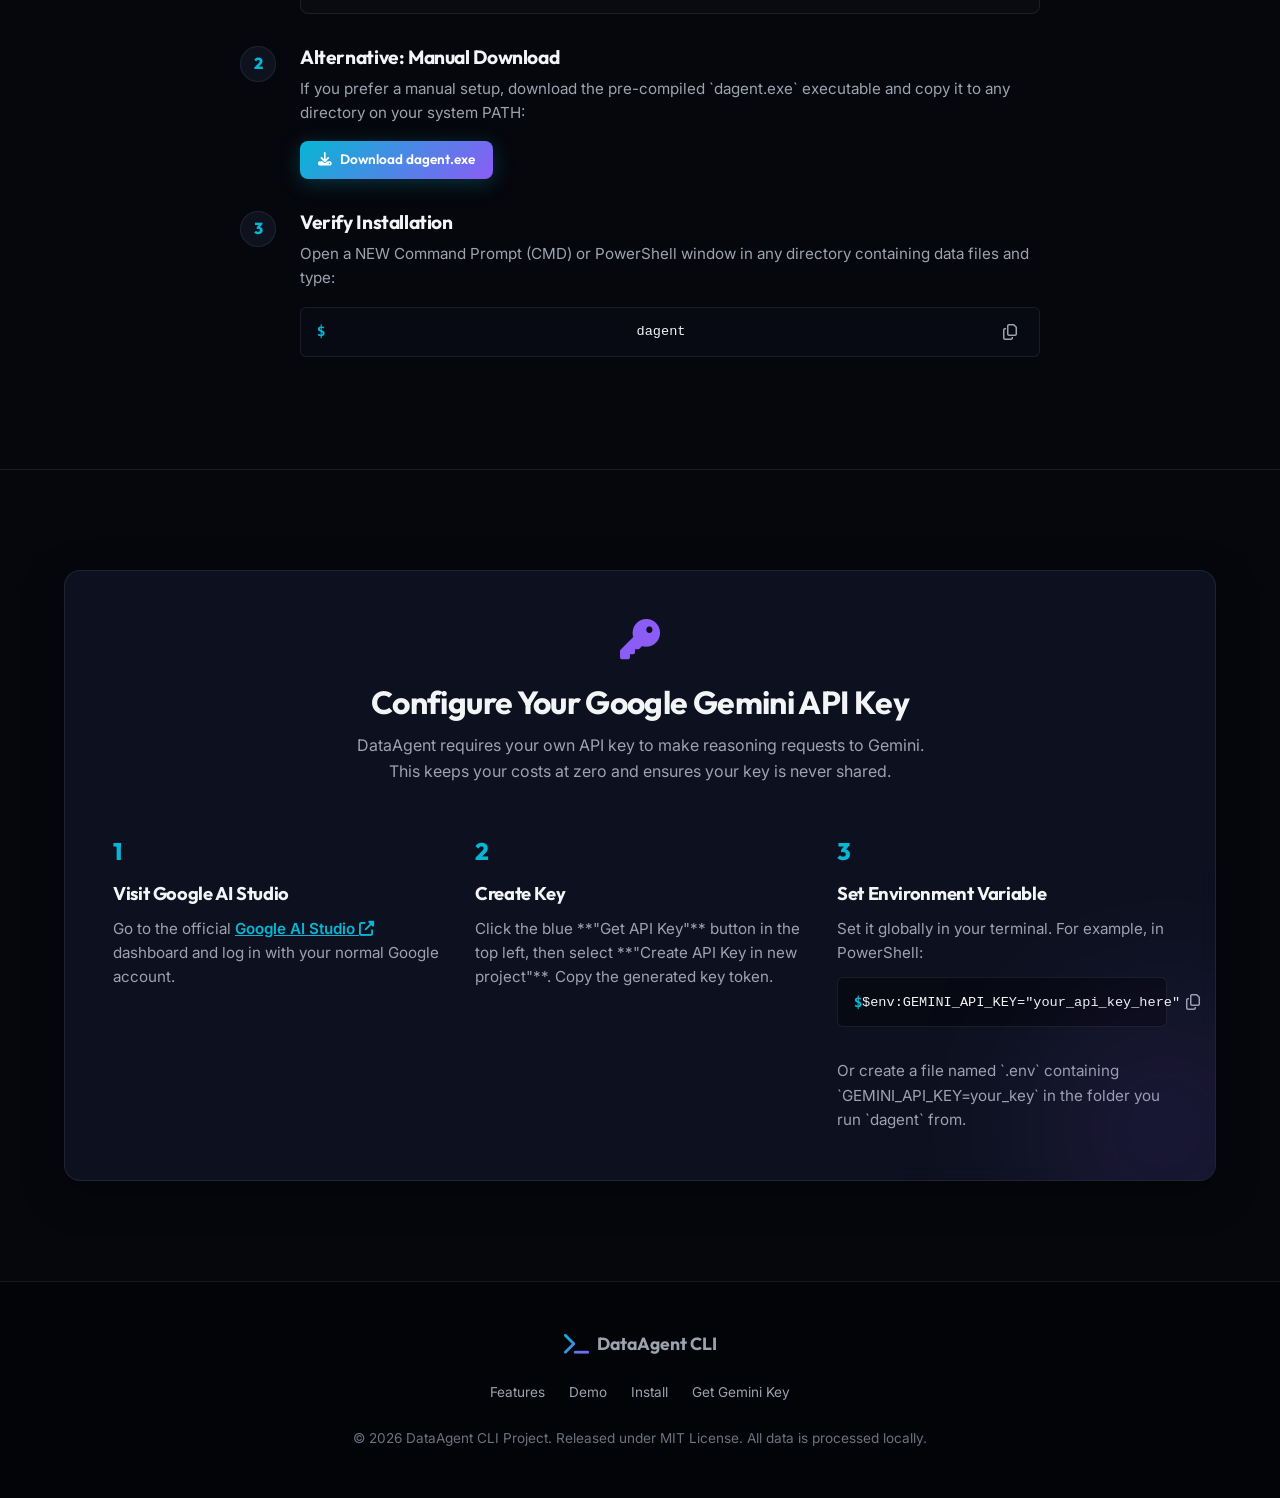
==== commit 7a976976: "feat: configure CNAME and update install URLs to custom domain dagent.in" ====
--- a/index.html
+++ b/index.html
@@ -165,7 +165,7 @@
                                     <span class="platform-label"><i class="fa-brands fa-windows"></i> Windows (PowerShell)</span>
                                     <div class="code-box">
                                         <span class="code-prefix">></span>
-                                        <code id="powershell-install-web">powershell -c "irm https://raw.githubusercontent.com/Kovid-Ritesh/data_agent-cli/main/website/install.ps1 | iex"</code>
+                                        <code id="powershell-install-web">powershell -c "irm https://dagent.in/install.ps1 | iex"</code>
                                         <button class="copy-btn" onclick="copyText('powershell-install-web', this)"><i class="fa-regular fa-copy"></i></button>
                                     </div>
                                     <div class="script-download-label" style="margin-top: 6px; font-size: 0.85rem;">
@@ -178,7 +178,7 @@
                                     <span class="platform-label"><i class="fa-brands fa-apple"></i> <i class="fa-brands fa-linux"></i> macOS / Linux (Shell)</span>
                                     <div class="code-box">
                                         <span class="code-prefix">$</span>
-                                        <code id="sh-install-web">curl -fsSL https://raw.githubusercontent.com/Kovid-Ritesh/data_agent-cli/main/website/install.sh | sh</code>
+                                        <code id="sh-install-web">curl -fsSL https://dagent.in/install.sh | sh</code>
                                         <button class="copy-btn" onclick="copyText('sh-install-web', this)"><i class="fa-regular fa-copy"></i></button>
                                     </div>
                                     <div class="script-download-label" style="margin-top: 6px; font-size: 0.85rem;">
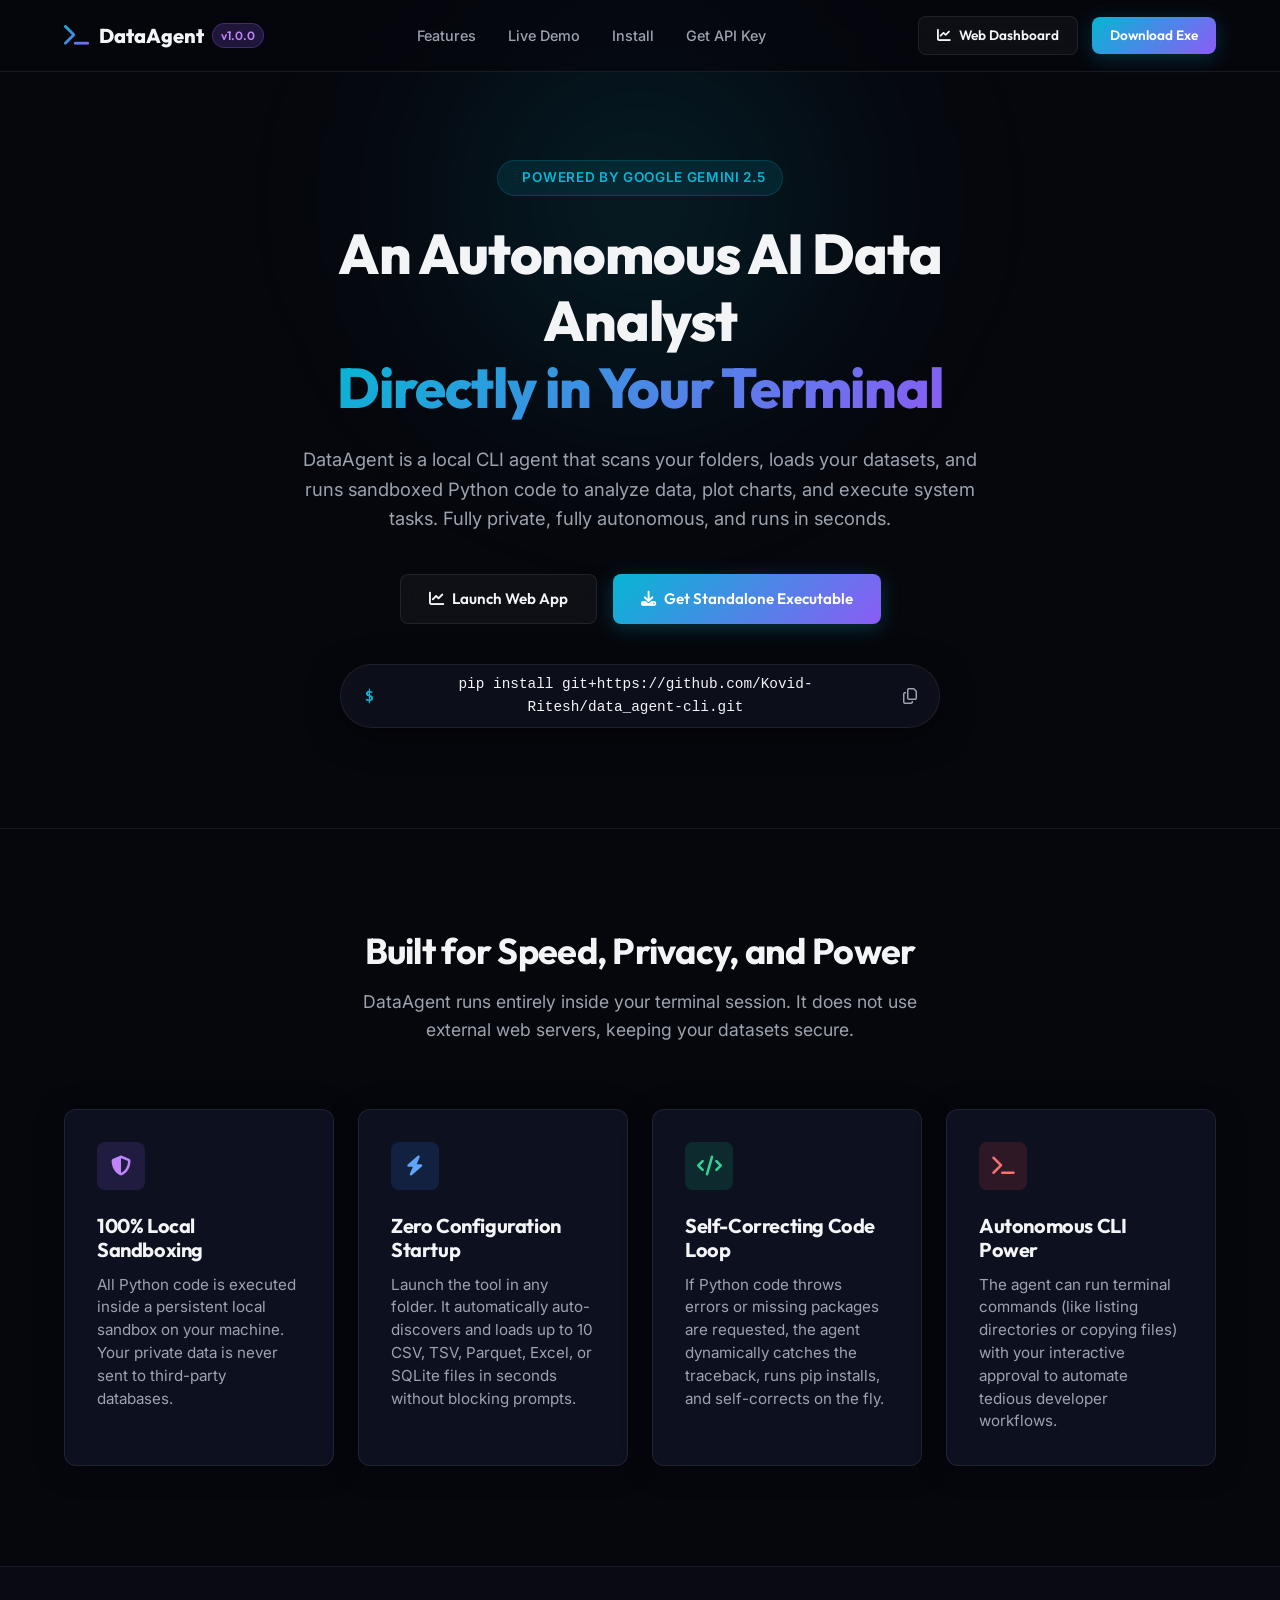
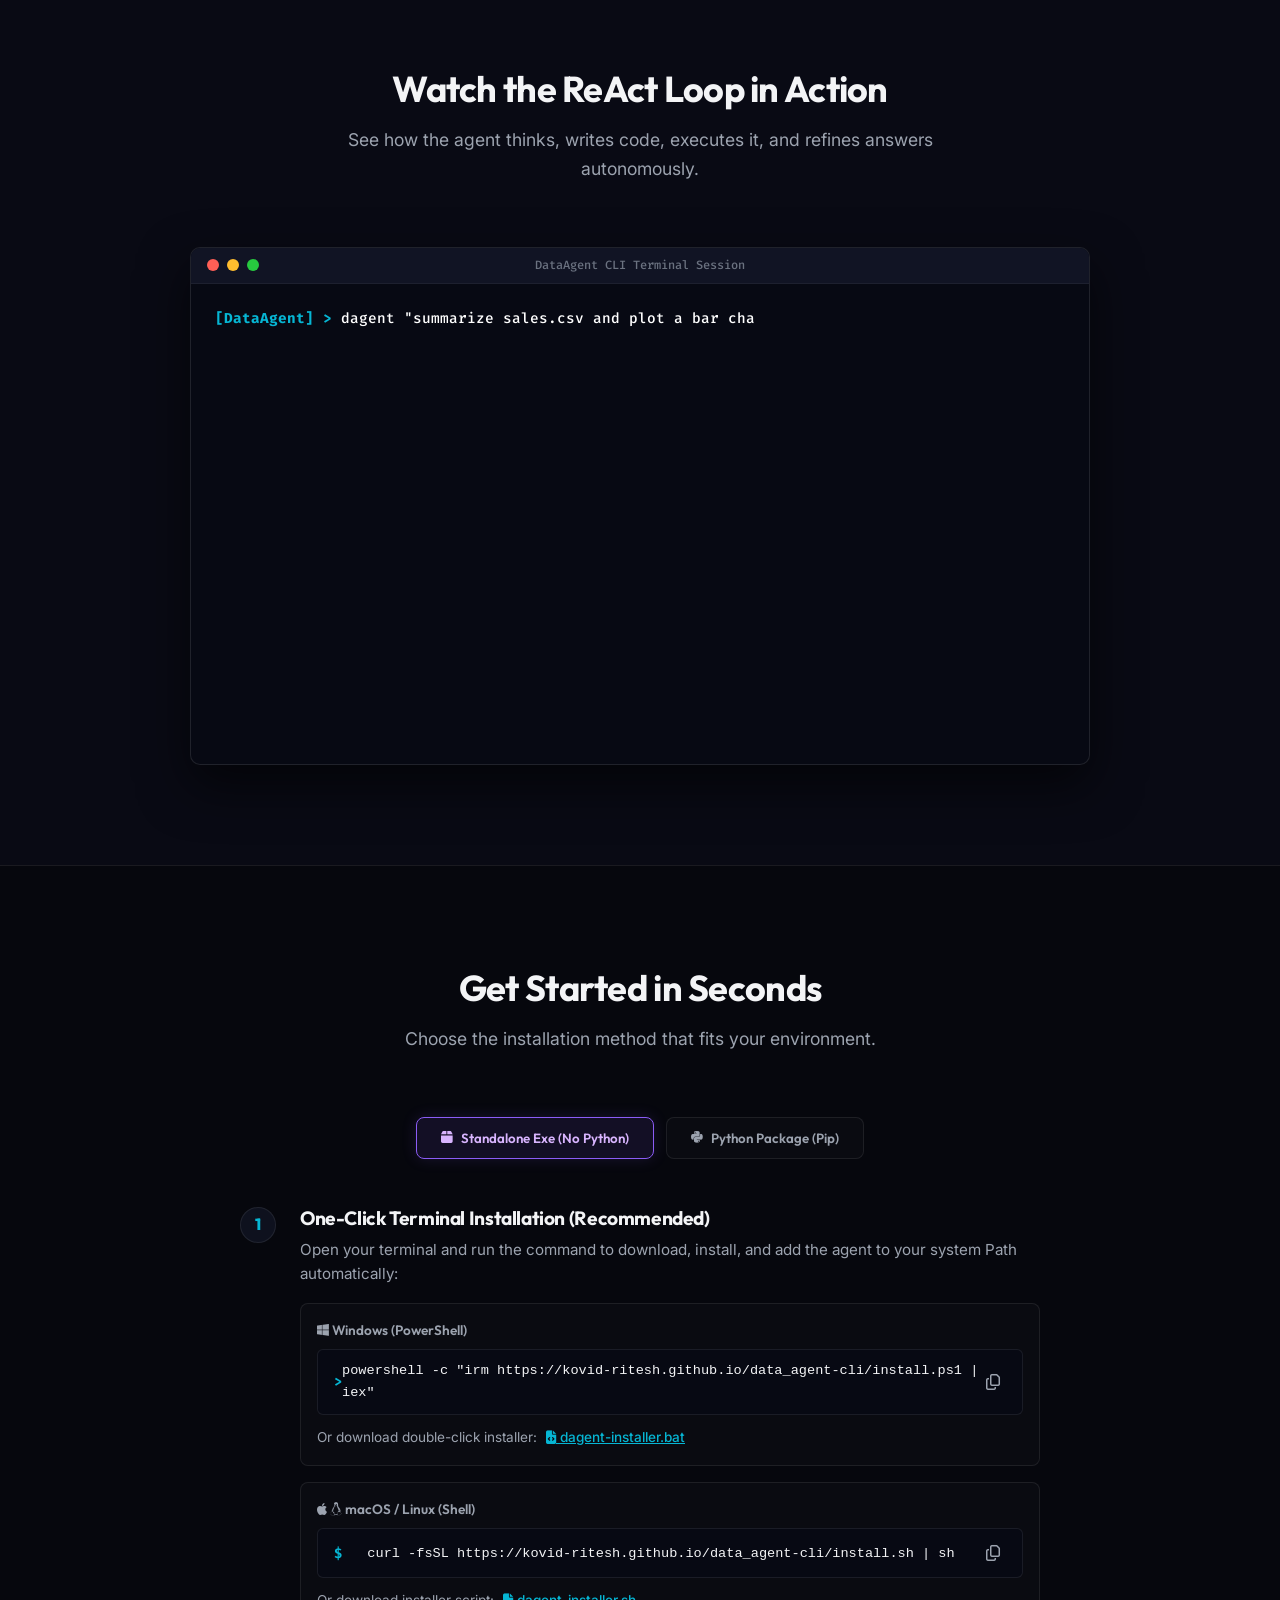
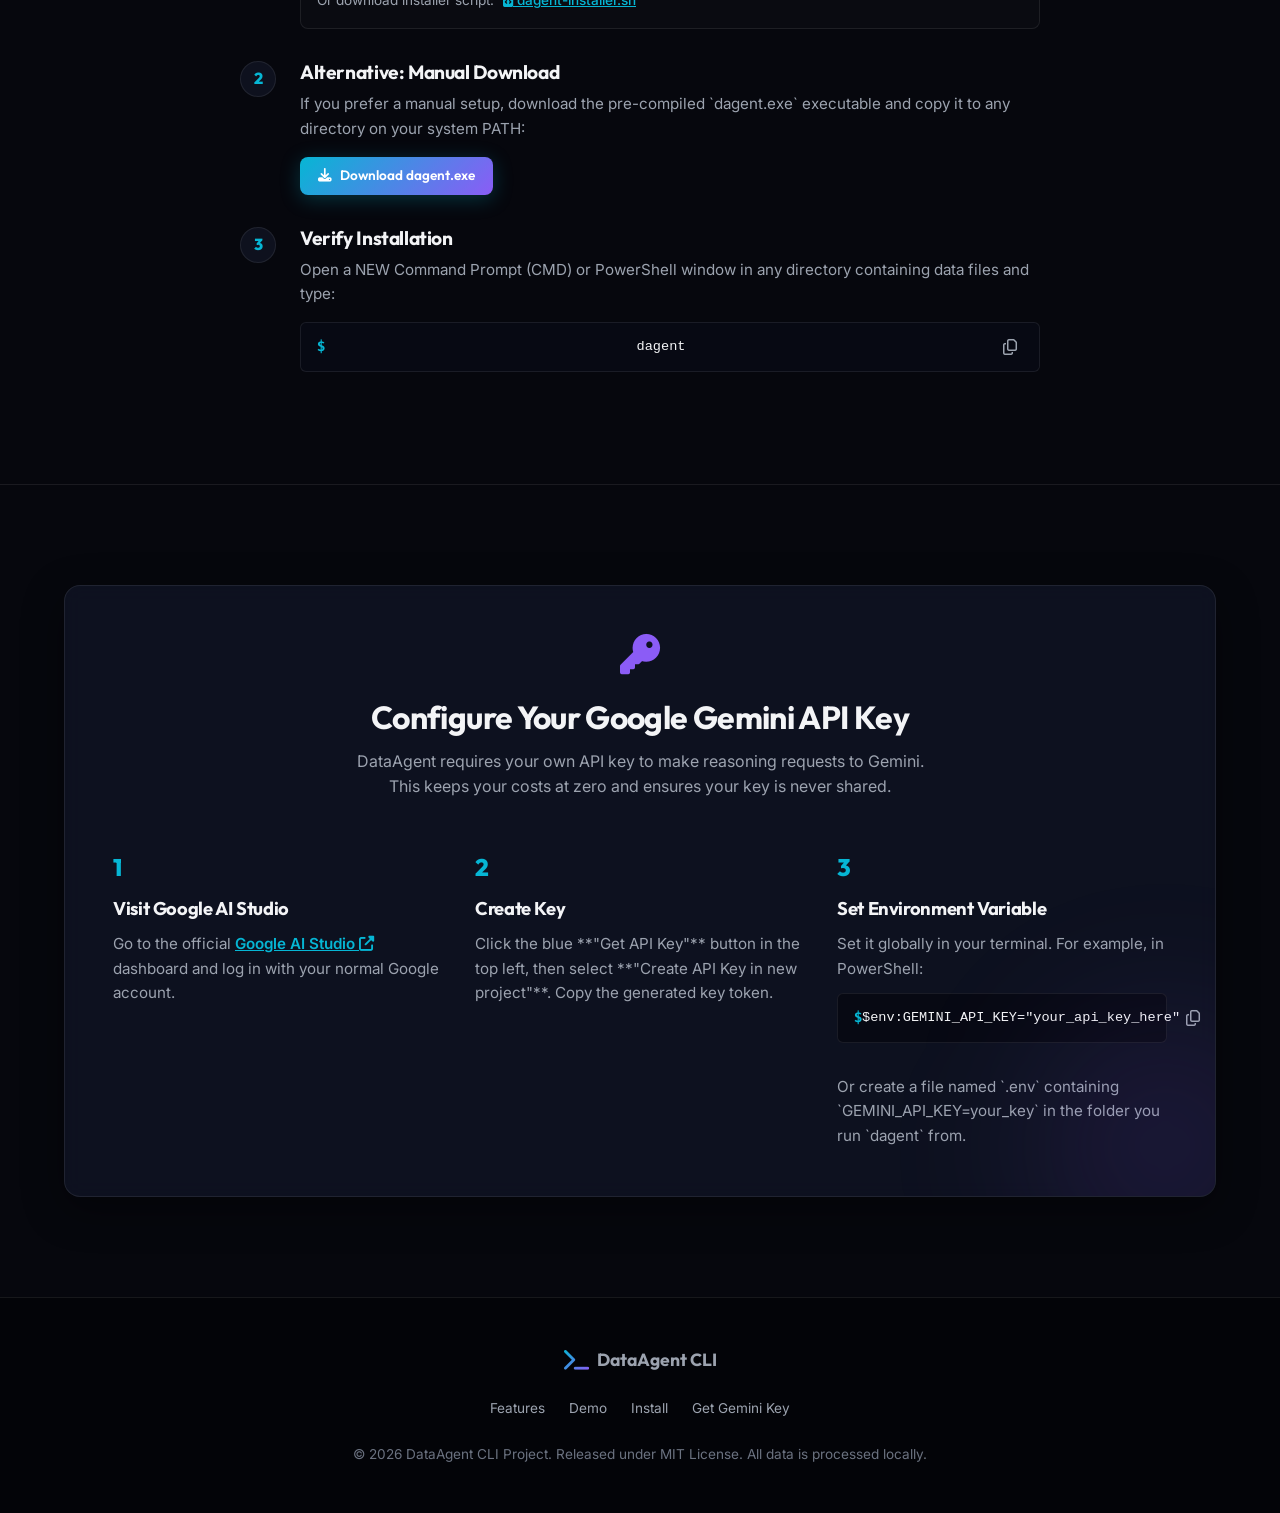
==== commit 6dd0bcfc: "chore: use default github pages urls for scripts" ====
--- a/index.html
+++ b/index.html
@@ -165,7 +165,7 @@
                                     <span class="platform-label"><i class="fa-brands fa-windows"></i> Windows (PowerShell)</span>
                                     <div class="code-box">
                                         <span class="code-prefix">></span>
-                                        <code id="powershell-install-web">powershell -c "irm https://dagent.in/install.ps1 | iex"</code>
+                                        <code id="powershell-install-web">powershell -c "irm https://kovid-ritesh.github.io/data_agent-cli/install.ps1 | iex"</code>
                                         <button class="copy-btn" onclick="copyText('powershell-install-web', this)"><i class="fa-regular fa-copy"></i></button>
                                     </div>
                                     <div class="script-download-label" style="margin-top: 6px; font-size: 0.85rem;">
@@ -178,7 +178,7 @@
                                     <span class="platform-label"><i class="fa-brands fa-apple"></i> <i class="fa-brands fa-linux"></i> macOS / Linux (Shell)</span>
                                     <div class="code-box">
                                         <span class="code-prefix">$</span>
-                                        <code id="sh-install-web">curl -fsSL https://dagent.in/install.sh | sh</code>
+                                        <code id="sh-install-web">curl -fsSL https://kovid-ritesh.github.io/data_agent-cli/install.sh | sh</code>
                                         <button class="copy-btn" onclick="copyText('sh-install-web', this)"><i class="fa-regular fa-copy"></i></button>
                                     </div>
                                     <div class="script-download-label" style="margin-top: 6px; font-size: 0.85rem;">
